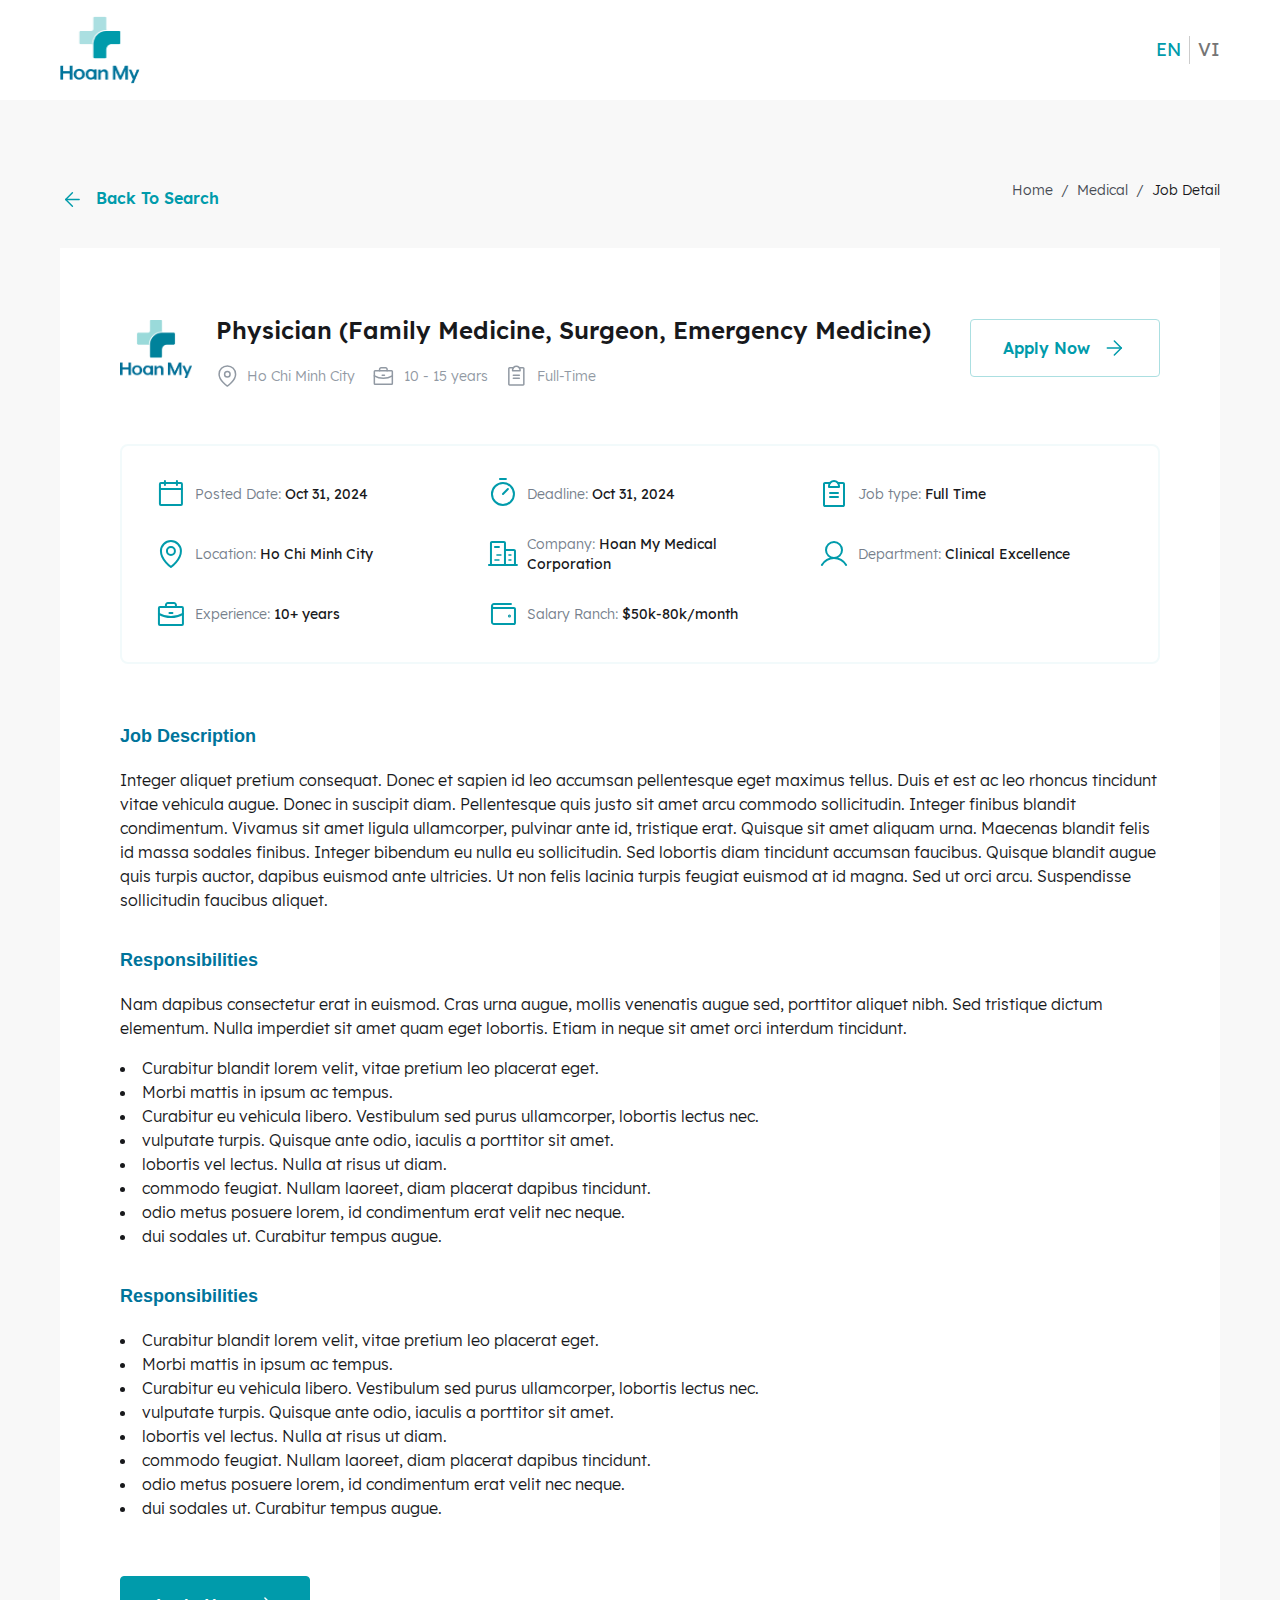
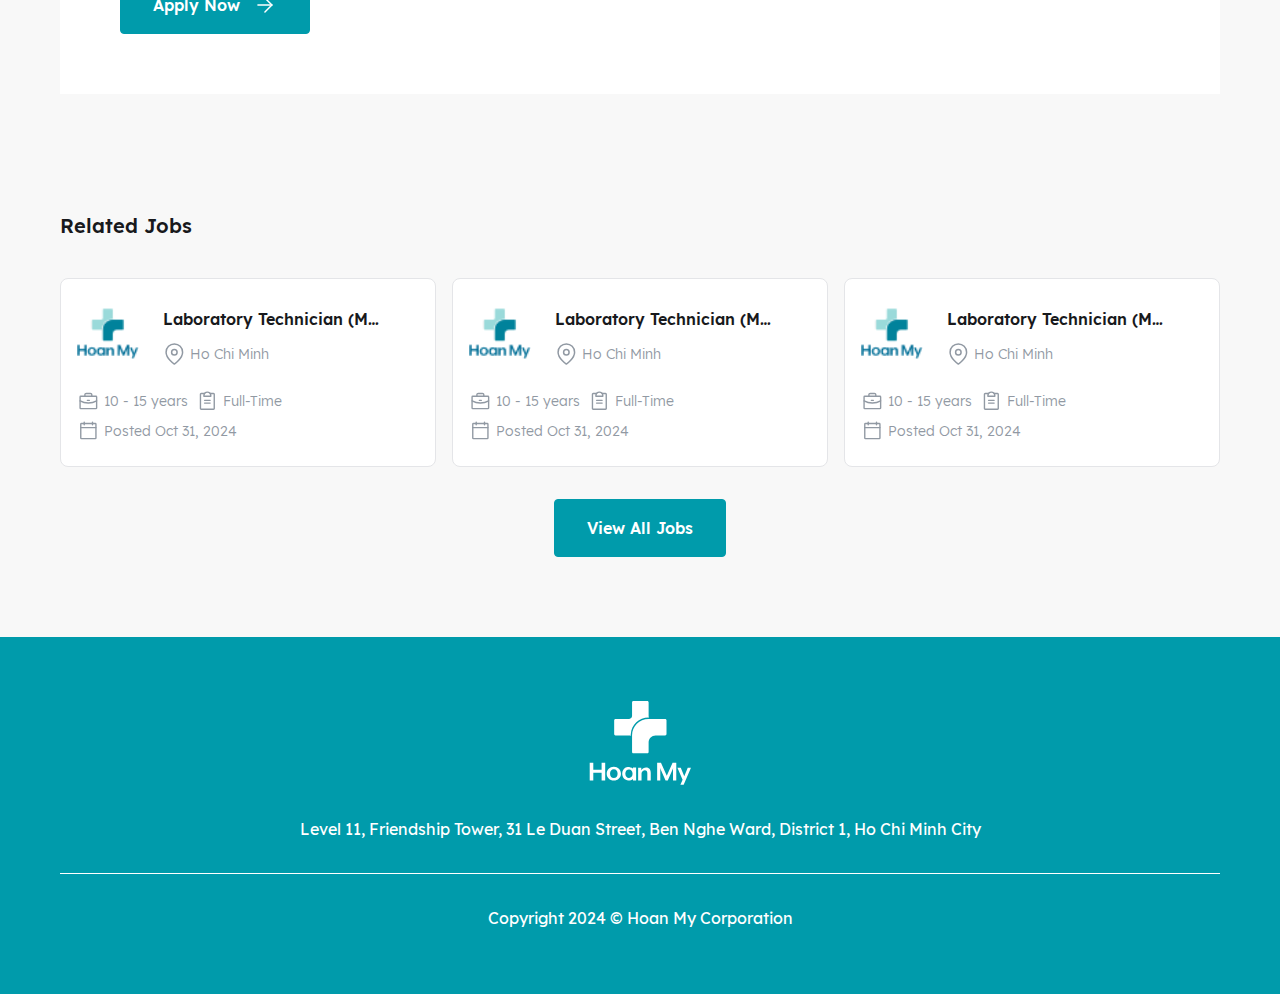
==== detail.html @ b4cf0b46 "build job detail page" ====
<!DOCTYPE html>
<html lang="en">
<head>
    <meta charset="UTF-8">
    <meta name="viewport" content="width=device-width, initial-scale=1.0">
    <title>Hoanmy Career</title>
    <link rel="icon" type="image/png" href="./assets/images/logo.png">

    <!-- library -->
    <link rel="stylesheet" href="./assets/library/bootstrap/bootstrap.min.css" />
    <link rel="stylesheet" href="./assets/library/slick/slick/slick.css">
    <link rel="stylesheet" href="./assets/library/slick/slick/slick-theme.css">
    <link rel="stylesheet" href="https://cdnjs.cloudflare.com/ajax/libs/font-awesome/4.7.0/css/font-awesome.min.css">

    <!-- css -->
    <link rel="stylesheet" href="./assets/css/header.css">
    <link rel="stylesheet" href="./assets/css/footer.css">
    <link rel="stylesheet" href="./assets/css/main.css">
    <link rel="stylesheet" href="./assets/css/home.css">
    <link rel="stylesheet" href="./assets/css/detail.css">
</head>
<body>
    <header>
        <div class="container">
            <div class="header">
                <div>
                    <img class="header-logo" src="./assets/images/logo.png" alt="Hoanmy Logo">
                </div>
                <div class="language">
                    <a class="language-text active" href="#">EN</a>
                    <a class="language-text" href="#">VI</a>
                </div>
            </div>
        </div>
    </header>
    <main>
        <section class="detail-head">
            <div class="container">
                <div class="detail-header">
                    <a href="./index.html" class="back">
                        <div>
                            <img src="./assets/images/fi_arrow-left.svg" alt="fi_arrow-left icon">
                        </div>
                        <div>Back To Search</div>
                    </a>
                    <div class="breadcrumb">
                        <div>Home</div> 
                        / 
                        <div>Medical</div> 
                        / 
                        <div>Job Detail</div> 
                    </div>
                </div>
            </div>
        </section>
        <section class="detail">
            <div class="container">
                <div class="detail-content">
                    <div class="detail-content-header">
                        <div class="detail-content-wrap">
                            <div class="logo">
                                <img src="./assets/images/logo-1.png" alt="hoanmy logo">
                            </div>
                            <div class="detail-content-heading">
                                <div class="title">Physician (Family Medicine, Surgeon, Emergency Medicine)</div>
                                <div class="requirement-list">
                                    <div class="requirement-item">
                                        <div>
                                            <img src="./assets/images/fi_map-pin.svg" alt="map icon">
                                        </div>
                                        <div>
                                            Ho Chi Minh City
                                        </div>
                                    </div>
                                    <div class="requirement-item">
                                        <div>
                                            <img src="./assets/images/Briefcase.svg" alt="Briefcase icon">
                                        </div>
                                        <div>
                                            10 - 15 years
                                        </div>
                                    </div>
                                    <div class="requirement-item">
                                        <div>
                                            <img src="./assets/images/ClipboardText.svg" alt="Clipboard icon">
                                        </div>
                                        <div>
                                            Full-Time
                                        </div>
                                    </div>
                                </div>
                            </div>
                        </div>
                        <div>
                            <button class="btn btn-secondary">
                                <span>Apply Now</span>
                                <img src="./assets/images/fi_arrow-right.svg" alt="fi_arrow-right icon">
                            </button>
                        </div>
                    </div>
                    <div class="detail-infor-list d-none d-md-grid">
                        <div class="detail-infor-item">
                            <div>
                                <img src="./assets/images/CalendarBlank-1.svg" alt="CalendarBlank icon">
                            </div>
                            <div>
                                Posted Date:
                                <span>
                                    Oct 31, 2024
                                </span>
                            </div>
                        </div>
                        <div class="detail-infor-item">
                            <div>
                                <img src="./assets/images/Timer.svg" alt="Timer icon">
                            </div>
                            <div>
                                Deadline:
                                <span>
                                    Oct 31, 2024
                                </span>
                            </div>
                        </div>
                        <div class="detail-infor-item">
                            <div>
                                <img src="./assets/images/ClipboardText-1.svg" alt="Clipboard icon">
                            </div>
                            <div>
                                Job type:
                                <span>
                                    Full Time
                                </span>
                            </div>
                        </div>
                        <div class="detail-infor-item">
                            <div>
                                <img src="./assets/images/MapPin-1.svg" alt="Map icon">
                            </div>
                            <div>
                                Location:
                                <span>
                                    Ho Chi Minh City
                                </span>
                            </div>
                        </div>
                        <div class="detail-infor-item">
                            <div>
                                <img src="./assets/images/Buildings.svg" alt="Buildings icon">
                            </div>
                            <div>
                                Company:
                                <span>
                                    Hoan My Medical Corporation
                                </span>
                            </div>
                        </div>
                        <div class="detail-infor-item">
                            <div>
                                <img src="./assets/images/User.svg" alt="User icon">
                            </div>
                            <div>
                                Department:
                                <span>
                                    Clinical Excellence
                                </span>
                            </div>
                        </div>
                        <div class="detail-infor-item">
                            <div>
                                <img src="./assets/images/Briefcase-1.svg" alt="Briefcase icon">
                            </div>
                            <div>
                                Experience:
                                <span>
                                    10+ years
                                </span>
                            </div>
                        </div>
                        <div class="detail-infor-item">
                            <div>
                                <img src="./assets/images/Wallet.svg" alt="Wallet icon">
                            </div>
                            <div>
                                Salary Ranch:
                                <span>
                                    $50k-80k/month
                                </span>
                            </div>
                        </div>
                    </div>
                    <div class="detail-body">
                        <div>
                            <h2 class="title">Job Description</h2>
                            <div class="desc">
                                <p>
                                    Integer aliquet pretium consequat. Donec et sapien id leo accumsan pellentesque eget maximus tellus. Duis et est ac leo rhoncus tincidunt vitae vehicula augue. Donec in suscipit diam. Pellentesque quis justo sit amet arcu commodo sollicitudin. Integer finibus blandit condimentum. Vivamus sit amet ligula ullamcorper, pulvinar ante id, tristique erat. Quisque sit amet aliquam urna. Maecenas blandit felis id massa sodales finibus. Integer bibendum eu nulla eu sollicitudin. Sed lobortis diam tincidunt accumsan faucibus. Quisque blandit augue quis turpis auctor, dapibus euismod ante ultricies. Ut non felis lacinia turpis feugiat euismod at id magna. Sed ut orci arcu. Suspendisse sollicitudin faucibus aliquet.
                                </p>
                            </div>
                        </div>
                        <div>
                            <h2 class="title">Responsibilities</h2>
                            <div class="desc">
                                <p>
                                    Nam dapibus consectetur erat in euismod. Cras urna augue, mollis venenatis augue sed, porttitor aliquet nibh. Sed tristique dictum elementum. Nulla imperdiet sit amet quam eget lobortis. Etiam in neque sit amet orci interdum tincidunt.
                                </p>
                                <ul>
                                    <li>Curabitur blandit lorem velit, vitae pretium leo placerat eget.</li>
                                    <li>Morbi mattis in ipsum ac tempus.</li>
                                    <li>Curabitur eu vehicula libero. Vestibulum sed purus ullamcorper, lobortis lectus nec.</li>
                                    <li>vulputate turpis. Quisque ante odio, iaculis a porttitor sit amet.</li>
                                    <li>lobortis vel lectus. Nulla at risus ut diam.</li>
                                    <li>commodo feugiat. Nullam laoreet, diam placerat dapibus tincidunt.</li>
                                    <li>odio metus posuere lorem, id condimentum erat velit nec neque.</li>
                                    <li>dui sodales ut. Curabitur tempus augue.</li>
                                </ul>
                            </div>
                        </div>
                        <div>
                            <h2 class="title">Responsibilities</h2>
                            <div class="desc">
                                <ul>
                                    <li>Curabitur blandit lorem velit, vitae pretium leo placerat eget.</li>
                                    <li>Morbi mattis in ipsum ac tempus.</li>
                                    <li>Curabitur eu vehicula libero. Vestibulum sed purus ullamcorper, lobortis lectus nec.</li>
                                    <li>vulputate turpis. Quisque ante odio, iaculis a porttitor sit amet.</li>
                                    <li>lobortis vel lectus. Nulla at risus ut diam.</li>
                                    <li>commodo feugiat. Nullam laoreet, diam placerat dapibus tincidunt.</li>
                                    <li>odio metus posuere lorem, id condimentum erat velit nec neque.</li>
                                    <li>dui sodales ut. Curabitur tempus augue.</li>
                                </ul>
                            </div>
                        </div>
                    </div>
                    <div class="detail-infor-list d-grid d-md-none">
                        <div class="detail-infor-item">
                            <div>
                                <img src="./assets/images/CalendarBlank-1.svg" alt="CalendarBlank icon">
                            </div>
                            <div>
                                Posted Date:
                                <span>
                                    Oct 31, 2024
                                </span>
                            </div>
                        </div>
                        <div class="detail-infor-item">
                            <div>
                                <img src="./assets/images/Timer.svg" alt="Timer icon">
                            </div>
                            <div>
                                Deadline:
                                <span>
                                    Oct 31, 2024
                                </span>
                            </div>
                        </div>
                        <div class="detail-infor-item">
                            <div>
                                <img src="./assets/images/ClipboardText-1.svg" alt="Clipboard icon">
                            </div>
                            <div>
                                Job type:
                                <span>
                                    Full Time
                                </span>
                            </div>
                        </div>
                        <div class="detail-infor-item">
                            <div>
                                <img src="./assets/images/MapPin-1.svg" alt="Map icon">
                            </div>
                            <div>
                                Location:
                                <span>
                                    Ho Chi Minh City
                                </span>
                            </div>
                        </div>
                        <div class="detail-infor-item">
                            <div>
                                <img src="./assets/images/Buildings.svg" alt="Buildings icon">
                            </div>
                            <div>
                                Company:
                                <span>
                                    Hoan My Medical Corporation
                                </span>
                            </div>
                        </div>
                        <div class="detail-infor-item">
                            <div>
                                <img src="./assets/images/User.svg" alt="User icon">
                            </div>
                            <div>
                                Department:
                                <span>
                                    Clinical Excellence
                                </span>
                            </div>
                        </div>
                        <div class="detail-infor-item">
                            <div>
                                <img src="./assets/images/Briefcase-1.svg" alt="Briefcase icon">
                            </div>
                            <div>
                                Experience:
                                <span>
                                    10+ years
                                </span>
                            </div>
                        </div>
                        <div class="detail-infor-item">
                            <div>
                                <img src="./assets/images/Wallet.svg" alt="Wallet icon">
                            </div>
                            <div>
                                Salary Ranch:
                                <span>
                                    $50k-80k/month
                                </span>
                            </div>
                        </div>
                    </div>
                    <button class="btn btn-primary">
                        <span>Apply now</span>
                        <img src="./assets/images/fi_arrow-right-white.svg" alt="fi_arrow-right icon">
                    </button>
                </div>
            </div>
        </section>
        <section class="otherJob">
            <div class="container">
                <div class="otherJob-heading">
                    Related Jobs
                </div>
                <div class="career-list-mb">
                    <a href="./detail.html" class="career-list-mb-item">
                        <div class="career-list-mb-top">
                            <div class="logo">
                                <img src="./assets/images/HMSG_Logo_Eng_Vertical.png" alt="hoanmy logo">
                            </div>
                            <div class="job-content">
                                <div class="job-title">Laboratory Technician (Medical Laboratory Technician, Phlebotomist)</div>
                                <div class="job-detail-mb">
                                    <div>
                                        <img src="./assets/images/fi_map-pin.svg" alt="map icon">
                                    </div>
                                    <div>Ho Chi Minh</div>
                                </div>
                            </div>
                        </div>
                        <div class="career-list-mb-bot">
                            <div class="job-detail-mb">
                                <div>
                                    <img src="./assets/images/Briefcase.svg" alt="Briefcase icon">
                                </div>
                                <div>10 - 15 years</div>
                            </div>
                            <div class="job-detail-mb">
                                <div>
                                    <img src="./assets/images/ClipboardText.svg" alt="ClipboardText icon">
                                </div>
                                <div>Full-Time</div>
                            </div>
                            <div class="job-detail-mb">
                                <div>
                                    <img src="./assets/images/CalendarBlank.svg" alt="CalendarBlank icon">
                                </div>
                                <div>Posted Oct 31, 2024</div>
                            </div>
                        </div>
                    </a>
                    <a href="./detail.html" class="career-list-mb-item">
                        <div class="career-list-mb-top">
                            <div class="logo">
                                <img src="./assets/images/HMSG_Logo_Eng_Vertical.png" alt="hoanmy logo">
                            </div>
                            <div class="job-content">
                                <div class="job-title">Laboratory Technician (Medical Laboratory Technician, Phlebotomist)</div>
                                <div class="job-detail-mb">
                                    <div>
                                        <img src="./assets/images/fi_map-pin.svg" alt="map icon">
                                    </div>
                                    <div>Ho Chi Minh</div>
                                </div>
                            </div>
                        </div>
                        <div class="career-list-mb-bot">
                            <div class="job-detail-mb">
                                <div>
                                    <img src="./assets/images/Briefcase.svg" alt="Briefcase icon">
                                </div>
                                <div>10 - 15 years</div>
                            </div>
                            <div class="job-detail-mb">
                                <div>
                                    <img src="./assets/images/ClipboardText.svg" alt="ClipboardText icon">
                                </div>
                                <div>Full-Time</div>
                            </div>
                            <div class="job-detail-mb">
                                <div>
                                    <img src="./assets/images/CalendarBlank.svg" alt="CalendarBlank icon">
                                </div>
                                <div>Posted Oct 31, 2024</div>
                            </div>
                        </div>
                    </a>
                    <a href="./detail.html" class="career-list-mb-item">
                        <div class="career-list-mb-top">
                            <div class="logo">
                                <img src="./assets/images/HMSG_Logo_Eng_Vertical.png" alt="hoanmy logo">
                            </div>
                            <div class="job-content">
                                <div class="job-title">Laboratory Technician (Medical Laboratory Technician, Phlebotomist)</div>
                                <div class="job-detail-mb">
                                    <div>
                                        <img src="./assets/images/fi_map-pin.svg" alt="map icon">
                                    </div>
                                    <div>Ho Chi Minh</div>
                                </div>
                            </div>
                        </div>
                        <div class="career-list-mb-bot">
                            <div class="job-detail-mb">
                                <div>
                                    <img src="./assets/images/Briefcase.svg" alt="Briefcase icon">
                                </div>
                                <div>10 - 15 years</div>
                            </div>
                            <div class="job-detail-mb">
                                <div>
                                    <img src="./assets/images/ClipboardText.svg" alt="ClipboardText icon">
                                </div>
                                <div>Full-Time</div>
                            </div>
                            <div class="job-detail-mb">
                                <div>
                                    <img src="./assets/images/CalendarBlank.svg" alt="CalendarBlank icon">
                                </div>
                                <div>Posted Oct 31, 2024</div>
                            </div>
                        </div>
                    </a>
                </div>
                <div class="otherJob-bot">
                    <button class="btn btn-primary">View all Jobs</button>
                </div>
            </div>
        </section>
    </main>
    <footer>
        <div class="container">
            <div class="footer-container">
                <div>
                    <img src="./assets/images/logo.svg" alt="hoanmy logo">
                </div>
                <div>
                    Level 11, Friendship Tower, 31 Le Duan Street, Ben Nghe Ward, District 1, Ho Chi Minh City
                </div>
                <div class="line"></div>
                <div>Copyright 2024 © Hoan My Corporation</div>
            </div>
        </div>
    </footer>
</body>

<!-- library -->
<script src="./assets/library/jquery/jquery.min.js"></script>
<script src="./assets/library/slick/slick/slick.min.js"></script>
<script src="./assets/library/validate/jquery.validate.js"></script>
<script src="./assets/library/bootstrap/bootstrap.bundle.min.js"></script>

<!-- js -->
<script src="./assets/js/main.js"></script>
<script src="./assets/js/home.js"></script>
</html>
---- assets/css/header.css ----
.header {
    height: 100px;
    display: flex;
    align-items: center;
    justify-content: space-between;
}

.header-logo {
    width: 80px;
    height: auto;
    object-fit: cover;
}

.language {
    display: flex;
    align-items: center;
    justify-content: center;
}

.language-text {
    display: inline-flex;
    font-size: 18px;
    line-height: 28px;
    font-weight: 500;
    color: #757575;
    transition: all 0.3s linear;
}

.language-text:hover {
    color: var(--primary-500);
    transition: all 0.3s linear;
}

.language-text:first-child {
    border-right: 1px solid rgba(0, 0, 0, 0.2);
    margin-right: 8px;
    padding-right: 8px;
}

.language-text.active {
    color: var(--primary-500);
}


@media screen and (max-width: 576px) {

    .header {
        height: 62.4px;
    }

    .header-logo {
        width: 56px;
        height: auto;
        object-fit: cover;
    }

    .language-text {
        font-size: 14px;
        line-height: 20px;
        font-weight: 450;
    }
}
---- assets/css/footer.css ----
footer {
    padding: 64px 0;
    background-color: var(--primary-500);

    font-size: 16px;
    font-style: normal;
    font-weight: 500;
    line-height: 24px;
    color: #fff;
}

footer .footer-container {
    display: flex;
    flex-direction: column;
    align-items: center;
    justify-content: center;
    gap: 32px;
}

footer .line {
    display: block;
    content: '';
    height: 1px;
    width: 100%;
    background-color: #fff;
}

@media screen and (max-width: 576px) {
    footer {
        font-size: 14px;
        font-style: normal;
        font-weight: 500;
        line-height: 20px;
        text-align: center;
    }
}
---- assets/css/main.css ----
@font-face {
    font-family: 'Lexend';
    src: url('../fonts/Lexend-ExtraBold.woff2') format('woff2'),
        url('../fonts/Lexend-ExtraBold.woff') format('woff');
    font-weight: bold;
    font-style: normal;
    font-display: swap;
}

@font-face {
    font-family: 'Lexend';
    src: url('../fonts/Lexend-Regular.woff2') format('woff2'),
        url('../fonts/Lexend-Regular.woff') format('woff');
    font-weight: 400;
    font-style: normal;
    font-display: swap;
}

@font-face {
    font-family: 'Lexend';
    src: url('../fonts/Lexend-SemiBold.woff2') format('woff2'),
        url('../fonts/Lexend-SemiBold.woff') format('woff');
    font-weight: 600;
    font-style: normal;
    font-display: swap;
}

@font-face {
    font-family: 'Lexend';
    src: url('../fonts/Lexend-ExtraLight.woff2') format('woff2'),
        url('../fonts/Lexend-ExtraLight.woff') format('woff');
    font-weight: 200;
    font-style: normal;
    font-display: swap;
}

@font-face {
    font-family: 'Lexend';
    src: url('../fonts/Lexend-Medium.woff2') format('woff2'),
        url('../fonts/Lexend-Medium.woff') format('woff');
    font-weight: 500;
    font-style: normal;
    font-display: swap;
}

@font-face {
    font-family: 'Lexend';
    src: url('../fonts/Lexend-Light.woff2') format('woff2'),
        url('../fonts/Lexend-Light.woff') format('woff');
    font-weight: 300;
    font-style: normal;
    font-display: swap;
}

@font-face {
    font-family: 'Lexend';
    src: url('../fonts/Lexend-Bold.woff2') format('woff2'),
        url('../fonts/Lexend-Bold.woff') format('woff');
    font-weight: 700;
    font-style: normal;
    font-display: swap;
}

@font-face {
    font-family: 'Lexend';
    src: url('../fonts/Lexend-Thin.woff2') format('woff2'),
        url('../fonts/Lexend-Thin.woff') format('woff');
    font-weight: 100;
    font-style: normal;
    font-display: swap;
}

:root {
    --primary-500: #009BAB;
    --primary-600: #007C89;
    --secondary-500: #00749B;
    --tertiary-500: #ABDFE1;
}

ul {
    list-style: none;
    margin: 0;
    padding: 0;
}

body {
    font-family: 'Lexend', sans-serif;
    color: #000;
    background-color: #fff;
    overflow-x: hidden;
}

a {
    text-decoration: none;
}

h3,
h2,
h1 {
    font-family: 'SFD-Bold', sans-serif;
}

@media screen and (min-width: 1200px) {
    .container {
        max-width: 1440px;
        padding: 0 60px 0;
    }
}

@media screen and (max-width: 576px) {
    .container {
        padding: 0 24px 0;
    }
}

/* components */

.btn {
    display: flex;
    align-items: center;
    justify-content: center;
    gap: 12px;
    padding: 16px 32px;
    border-radius: 4px;

    font-size: 16px;
    line-height: 24px;
    font-weight: 600;

    text-transform: capitalize;
    width: fit-content;
}

.btn:hover img {
    filter: brightness(0) invert(1);
}

.btn-primary {
    border: 1px solid var(--primary-500);
    background-color: var(--primary-500);
    color: #fff;
    transition: all 0.3s linear;
}

.btn-primary:hover {
    border: 1px solid var(--primary-600);
    background-color: var(--primary-600);
    transition: all 0.3s linear;
}

.btn-primary:focus,
.btn-secondary:focus,
.btn-white:focus {
    border: 1px solid var(--secondary-500);
    background-color: var(--secondary-500);
}

.btn-secondary {
    border: 1px solid var(--tertiary-500);
    background-color: #fff;
    color: var(--primary-500);
    transition: all 0.3s linear;
}

.btn-secondary:hover,
.btn-white:hover {
    border: 1px solid var(--primary-500);
    background-color: var(--primary-500);
    color: #fff;
    transition: all 0.3s linear;
}

.btn-white {
    border: 1px solid #fff;
    background-color: #fff;
    color: var(--primary-500);
    transition: all 0.3s linear;
}

[type="radio"]:checked,
[type="radio"]:not(:checked) {
    position: absolute;
    left: -9999px;
}

[type="radio"]:checked+label,
[type="radio"]:not(:checked)+label {
    position: relative;
    padding-left: 32px;
    cursor: pointer;
    line-height: 22px;
    display: inline-block;
    color: #666;
}

[type="radio"]:checked+label:before,
[type="radio"]:not(:checked)+label:before {
    content: '';
    position: absolute;
    left: 0;
    top: -1px;
    width: 22px;
    height: 22px;

    border-radius: 100%;
    background: #fff;
}

[type="radio"]:not(:checked)+label:before {
    border: 1px solid var(--tertiary-500);
}

[type="radio"]:checked+label:before {
    border: 1px solid var(--primary-500);
}

[type="radio"]:checked+label:after,
[type="radio"]:not(:checked)+label:after {
    content: '';
    width: 12px;
    height: 12px;
    background: var(--primary-500);
    position: absolute;
    top: 3.9px;
    left: 5.5px;
    border-radius: 100%;
    -webkit-transition: all 0.2s ease;
    transition: all 0.2s ease;
}

[type="radio"]:not(:checked)+label:after {
    opacity: 0;
    -webkit-transform: scale(0);
    transform: scale(0);
}

[type="radio"]:checked+label:after {
    opacity: 1;
    -webkit-transform: scale(1);
    transform: scale(1);
}


.hero .dropdown .dropdown-list .checkbox input[type=checkbox] {
    appearance: none;
    width: 20px;
    height: 20px;
    border-radius: 3px;
    border: 1px solid var(--tertiary-500);
    position: relative;
}

input[type=checkbox] {
    appearance: none;
    width: 20px;
    height: 20px;
    border-radius: 3px;
    border: 1px solid var(--tertiary-500);
    position: relative;
}

input[type=checkbox] {
    border: 1px solid var(--primary-500)
}

input[type="checkbox"]:checked {
    background-color: var(--primary-500);
}

input[type="checkbox"]:checked::after {
    content: '✔';
    font-size: 12px;
    color: #fff;
    position: absolute;
    top: 0px;
    left: 4px;
}

.group-checkbox {
    display: flex;
    align-items: center;
    gap: 8px;
}

/* hero */

.hero {
    position: relative;
    width: 100%;
    height: auto;
}

.hero-banner {
    position: relative;
    width: 100%;
    height: auto;
    object-fit: cover;
    object-position: top;
    z-index: -1;
}

.hero .hero-content {
    position: absolute;
    top: 0;
    bottom: 0;
    left: 0;
    right: 0;
    z-index: 1;
}

.hero-container {
    display: flex;
    flex-direction: column;
    align-items: center;
    justify-content: center;
}

.hero-heading {
    padding: 154px 0 80px;
}

.hero-title {
    color: #fff;
    font-size: 32px;
    line-height: 48px;
    font-weight: 600;
    margin-bottom: 0;
}

.hero .search-container {
    padding: 16px;
    display: flex;
    align-items: center;
    justify-content: center;
    background-color: #fff;
    border-radius: 6px;
}

.hero .search-button {
    margin-left: 12px;
}

.hero .search-dropdown .dropdown {
    font-size: 14px;
    line-height: 20px;
    font-weight: 400;
    color: #9199A3;
}

.hero .search-dropdown .logo-location,
.hero .search-dropdown .logo-dropdown,
.hero .search-dropdown .logo-close {
    width: 24px;
    height: 24px;
    object-fit: contain;
    transition: all 0.3s linear;
}

.hero .dropdown {
    position: relative;
    display: flex;
    align-items: center;
    gap: 8px;
    padding: 8px 16px 8px 14px;
    border-radius: 8px;
    width: 420px;
    border: 1px solid transparent;
    cursor: pointer;
}

.hero .dropdown.open {
    border: 1px solid var(--primary-500);
}

.hero .dropdown.open .dropdown-list {
    display: block;
}

.hero .dropdown.open .logo-dropdown {
    transform: rotate(180deg);
    transition: all 0.3s linear;
}

.hero .dropdown .dropdown-label {
    flex: 1;
    display: flex;
    align-items: center;
    flex-wrap: nowrap;
    gap: 8px;
    max-width: 320px;
    overflow: auto;
}

.hero .dropdown .dropdown-label::-webkit-scrollbar {
    width: 0px;
    height: 0px;
}

.hero .dropdown .dropdown-label span {
    padding: 8px 12px;
}

.hero .dropdown .selected-item {
    display: flex;
    align-items: center;
    gap: 4px;
    flex-wrap: nowrap;
    font-size: 14px;
    line-height: 1;
    font-weight: 400;
    color: #464D61;
    background-color: #F8F8F8;
    border-radius: 30px;
    padding: 8px 12px;
    white-space: nowrap;
}

.hero .dropdown .dropdown-list {
    background-color: #fff;
    padding: 24px 32px;
    position: absolute;
    top: 60px;
    left: 0;
    right: 0;
    border-radius: 8px;
    width: 100%;
    max-height: 308px;
    overflow-y: auto;
    z-index: 2;
    border: 1px solid #E4E5E8;
    box-shadow: 0px 8px 16px 0px rgba(0, 62, 68, 0.10);
    display: none;
}

.hero .dropdown .dropdown-list::-webkit-scrollbar {
    width: 8px;
}

.hero .dropdown .dropdown-list::-webkit-scrollbar-track {
    background: #f1f1f1;
    border-radius: 8px;
}

.hero .dropdown .dropdown-list::-webkit-scrollbar-thumb {
    background: var(--tertiary-500);
    border-radius: 8px;
}

.hero .dropdown .dropdown-list>div {
    display: flex;
    flex-direction: column;
    gap: 16px;

}

.hero .dropdown .dropdown-list .checkbox {
    display: flex;
    align-items: center;
    gap: 8px;
}

.hero .dropdown .dropdown-list .checkbox input[type=checkbox] {
    appearance: none;
    width: 20px;
    height: 20px;
    border-radius: 3px;
    border: 1px solid var(--tertiary-500);
    position: relative;
}

.hero .dropdown .dropdown-list .checkbox:hover input[type=checkbox] {
    border: 1px solid var(--primary-500)
}

.hero .dropdown .dropdown-list .checkbox input[type="checkbox"]:checked {
    background-color: var(--primary-500);
}

.hero .dropdown .dropdown-list .checkbox input[type="checkbox"]:checked::after {
    content: '✔';
    font-size: 12px;
    color: #fff;
    position: absolute;
    top: -1px;
    left: 4px;
}

.hero .dropdown .dropdown-list .checkbox label {
    font-size: 14px;
    line-height: 20px;
    font-weight: 400;
    color: #474C54;
    cursor: pointer;
}

.hero .keyword-text {
    display: flex;
    align-items: center;
    gap: 8px;
    width: 420px;
    padding: 8px 16px 8px 14px;
    border-radius: 8px;
}

.hero .keyword-text input {
    border: 0;
    font-size: 14px;
    line-height: 20px;
    font-weight: 400;
    color: #9199A3;
    outline: none;
}

.hero .keyword-text input::placeholder {
    color: #9199A3;
}

@media screen and (max-width: 576px) {

    .hero {
        min-height: 181px;
    }

    .hero-heading {
        padding: 80px 0 0;
    }

    .hero-title {
        font-size: 18px;
        line-height: 40px;
    }

    .hero .search {
        width: 100%;
        position: relative;
        top: 40px;
    }

    .hero .search .search-dropdown,
    .hero .search .search-button {
        display: none;
    }

    .hero .search-container {
        padding: 8px 0;
    }

    .hero .keyword-text,
    .hero .search-text {
        width: 100%;
        background-color: #fff;
        border-radius: 8px;
    }

}

/* career */

.career {
    background-color: #f8f8f8;
    padding: 80px 0;
}

.career .career-title {
    font-size: 20px;
    line-height: 40px;
    font-weight: 600;
    color: #18191C;
}

.career .career-title>span {
    color: var(--secondary-500);
}

.career .career-result {
    display: flex;
    gap: 24px;
}

.career .career-heading {
    padding-bottom: 32px;
}

.career .career-filter {
    background-color: #fff;
    width: 312px;
    border-radius: 8px;
    height: fit-content;
}

.career .career-filter .filter-item {
    padding: 24px 32px;
    border-bottom: 1px solid #E4E5E8;
}

.career .filter-item-top {
    display: flex;
    align-items: center;
    justify-content: space-between;
    cursor: pointer;
}

.career .filter-item-bottom {
    padding-top: 20px;
}

.career .filter-heading {
    font-size: 16px;
    font-style: normal;
    font-weight: 500;
    line-height: 24px;
}

.career .filter-icon-up {
    width: 24px;
    height: 24px;
    object-fit: contain;
    transition: all 0.3s linear;
}

.career .filter-icon-up.rotate {
    transform: rotate(180deg);
    transition: all 0.3s linear;
}

.career .filter-bottom-list {
    display: flex;
    flex-direction: column;
    gap: 16px;
}

.career .filter-bottom-list label {
    font-size: 14px;
    font-style: normal;
    font-weight: 500;
    line-height: 20px;
    color: #474C54;
}

.career .show-more-filter {
    color: var(--primary-500);
    font-size: 14px;
    font-style: normal;
    font-weight: 400;
    line-height: 20px;
}

.career .career-list {
    flex: 1;
    display: flex;
    flex-direction: column;
    gap: 24px;
}

.career .career-item {
    display: flex;
    align-items: center;
    gap: 24px;
    padding: 32px;
    background-color: #fff;
    border-radius: 8px;
}

.career .career-item .logo {
    width: 44px;
    height: 44px;
    object-fit: contain;
}

.career .career-item .job-title {
    font-size: 16px;
    font-style: normal;
    font-weight: 600;
    line-height: 32px;
    color: #18191C;
}

.career .career-item .job-desc {
    display: flex;
    align-items: center;
    gap: 16px;

    font-size: 14px;
    font-style: normal;
    font-weight: 400;
    line-height: 20px;
    color: #9199A3;
}

.career .career-item .job-desc>div {
    display: flex;
    align-items: center;
    gap: 6px;
}

.career .career-item .job-desc img {
    height: 22px;
    width: auto;
    object-fit: contain;
}

.career .career-item .job-content {
    display: flex;
    flex-direction: column;
    gap: 12px;
    flex: 1;
}

.career .job-btn a {
    display: flex;
    align-items: center;
    gap: 12px;
}

.career .pagination {
    display: flex;
    align-items: center;
    justify-content: center;
    padding-top: 80px;
}

.career .pagination-container {
    display: flex;
    align-items: center;
    gap: 24px;
}

.career .pagination-container .pagi-btn,
.career .pagination-container .pagi-page {
    width: 48px;
    height: 48px;
    display: flex;
    align-items: center;
    justify-content: center;
    border-radius: 100%;
}

.career .pagi-btn {
    cursor: pointer;
    border: 1px solid var(--tertiary-500);
}

.career .pagi-group {
    display: flex;
    align-items: center;
    gap: 8px;
}

.career .pagination-container .pagi-page {
    font-size: 14px;
    font-style: normal;
    font-weight: 400;
    line-height: 20px;
    color: #C8CCD1;
}

.career .pagination-container .pagi-page.active {
    background-color: var(--primary-500);
    color: #fff;
}

.career-list-mb {
    display: none;
}

.career .no-result {
    padding: 80px;
    background-color: #fff;
    border-radius: 8px;
    flex: 1;
    height: fit-content;
    border: 1px solid #E4E5E8;
}

.career .no-result .title {
    font-size: 32px;
    font-style: normal;
    font-weight: 600;
    line-height: 48px;
    color: var(--primary-500);
    margin-bottom: 16px;
}

.career .no-result .desc {
    font-size: 20px;
    font-style: normal;
    font-weight: 400;
    line-height: 32px;
    color: #000;
}

.career .career-heading {
    display: flex;
    align-items: center;
    justify-content: space-between;
}

.career .career-heading .filter-carrer {
    display: none;
    align-items: center;
    gap: 8px;

    font-size: 14px;
    font-style: normal;
    font-weight: 400;
    line-height: 20px;
    color: #18191C;
    border-radius: 66px;
    padding: 8px 12px 8px 16px;
    border: 1px solid #E4E5E8;
}

.career .career-heading .filter-carrer img {
    width: 24px;
    height: auto;
}

.career-list-mb {
    flex-direction: column;
    gap: 16px;
}

.career-list-mb-item {
    background-color: #fff;
    padding: 24px 16px;
    border-radius: 8px;

    display: flex;
    flex-direction: column;
    gap: 24px;
    border: 1px solid #E4E5E8;
}

.career-list-mb-top {
    display: flex;
    gap: 24px;
}

.career-list-mb-top .job-content {
    flex: 1;
    display: flex;
    flex-direction: column;
    gap: 8px;
}

.career-list-mb-top .logo img {
    width: 62px;
    height: auto;
    object-fit: contain;
}

.career-list-mb-top .job-title {
    font-size: 16px;
    font-style: normal;
    font-weight: 600;
    line-height: 32px;
    color: #18191C;
    max-width: 220px;
    white-space: nowrap;
    overflow: hidden;
    text-overflow: ellipsis;
}

.career-list-mb .job-detail-mb {
    display: flex;
    align-items: center;
    gap: 4px;
    font-size: 14px;
    font-style: normal;
    font-weight: 400;
    line-height: 20px;
    color: #9199A3;
}

.career-list-mb .job-detail-mb img {
    height: 22px;
    width: auto;
    object-fit: contain;
}

.career-list-mb-bot {
    display: flex;
    gap: 8px;
    flex-wrap: wrap;
}

@media screen and (max-width: 576px) {

    .career-list-mb {
        display: flex;
    }

    .career .career-result {
        flex-direction: column;
    }

    .career .career-filter,
    .career .career-list {
        display: none;
    }

    .career .career-title {
        font-size: 18px;
        font-style: normal;
        font-weight: 600;
        line-height: 32px;
    }

    .career .pagination {
        padding-top: 32px;
    }

    .career .pagination-container .pagi-btn {
        display: none;
    }

    .career .no-result {
        padding: 32px 24px;
    }

    .career .no-result .title {
        font-size: 20px;
        font-style: normal;
        font-weight: 600;
        line-height: 40px;
    }

    .career .no-result .desc {
        font-size: 16px;
        font-style: normal;
        font-weight: 400;
        line-height: 24px;
    }

    .career .career-heading .filter-carrer {
        display: flex;
    }
}
---- assets/css/detail.css ----
.detail-head {
    background-color: #f8f8f8;
    padding: 80px 0 32px;
}

.detail {
    padding: 0px 0 80px;
    background-color: #f8f8f8;
}

.detail-head .detail-header {
    display: flex;
    align-items: center;
    justify-content: space-between;
}

.detail-head .detail-header .back {
    display: flex;
    align-items: center;
    gap: 12px;

    font-size: 16px;
    font-style: normal;
    font-weight: 600;
    line-height: 24px; /* 150% */
    text-transform: capitalize;
    color: var(--primary-500);
}

.detail-head .detail-header .back img {
    width: 24px;
    height: auto;
    object-fit: contain;
}

.detail-head .detail-header .breadcrumb {
    font-size: 14px;
    font-style: normal;
    font-weight: 400;
    line-height: 20px;
    color: #474C54;

    display: flex;
    align-items: center;
    gap: 8px;
}

.detail-head .detail-header .breadcrumb > div:last-child {
    color: #18191C;
}

.detail .detail-content {
    padding: 60px;
    background-color: #fff;
    display: flex;
    flex-direction: column;
    gap: 56px;
}

.detail .detail-content .logo {
    padding-top: 12px;
}

.detail .detail-content .logo img {
    width: 72px;
    height: auto;
    object-fit: contain;
}

.detail .detail-content .detail-content-header {
    display: flex;
    align-items: center;
}

.detail .detail-content .detail-content-header .detail-content-wrap {
    display: flex;
    align-items: self-start;
    gap: 24px;
    flex: 1;
}

.detail .detail-content .detail-content-heading {
    flex: 1;
    display: flex;
    flex-direction: column;
    gap: 12px;
}

.detail .detail-content .detail-content-heading .title {
    font-size: 24px;
    font-style: normal;
    font-weight: 600;
    line-height: 44px;
    color: #18191C;
}

.detail .detail-content-heading .requirement-list {
    display: flex;
    align-items: center;
    gap: 16px;

    font-size: 14px;
    font-style: normal;
    font-weight: 400;
    line-height: 20px;
    color: #9199A3;
}

.detail .detail-content-heading .requirement-item {
    display: flex;
    align-items: center;
    gap: 8px;
}

.detail .detail-infor-list {
    padding: 32px;
    border: 2px solid #F2FAFB;
    border-radius: 8px;
    display: grid;
    grid-template-columns: repeat(3, 1fr);
    gap: 24px;
}

.detail .detail-infor-item {
    display: flex;
    align-items: center;
    gap: 8px;

    font-size: 14px;
    font-style: normal;
    font-weight: 400;
    line-height: 20px;
    color: #767F8C;
}

.detail .detail-infor-item div span {
    font-size: 14px;
    font-style: normal;
    font-weight: 500;
    line-height: 20px;
    color: #18191C;
}

.detail .detail-infor-item div img {
    height: 32px;
    width: auto;
    object-fit: contain;
}

.detail .detail-body {
    display: flex;
    flex-direction: column;
    gap: 32px;
}

.detail .detail-body .desc * {
    font-size: 16px;
    font-style: normal;
    font-weight: 400;
    line-height: 24px;
    color: #18191C;
}

.detail .detail-body .desc p:last-child {
    margin-bottom: 0;
}

.detail .detail-body .desc ul {
    list-style-type: disc;
    list-style-position: inside;
}

.detail .detail-body .title {
    font-size: 18px;
    font-style: normal;
    font-weight: 600;
    line-height: 32px;
    color: var(--secondary-500);
    margin-bottom: 16px;
}

/* otherJob */

.otherJob {
    padding: 32px 0 80px;
    background-color: #f8f8f8;
}

.otherJob .otherJob-item-top .logo img {
    width: 62px;
    height: auto;
    object-fit: contain;
}

.otherJob .otherJob-heading {
    font-size: 20px;
    font-style: normal;
    font-weight: 600;
    line-height: 40px;
    color: #18191C;
    margin-bottom: 32px;
}

.otherJob .otherJob-list {
    display: flex;
    align-items: center;
    justify-content: space-between;
}

.otherJob .otherJob-item {
    background-color: #fff;
    display: block;
    padding: 24px 16px;
    border-radius: 8px;
    border: 1px solid #E4E5E8;
}

.otherJob .otherJob-item .otherJob-item-top {
    display: flex;
    align-items: center;
    gap: 24px;
}


.career-list-mb {
    display: flex;
    flex-direction: row;
}

.otherJob .otherJob-bot {
    margin-top: 32px;
    display: flex;
    align-items: center;
    justify-content: center;
}

@media screen and (max-width: 576px) {

    .detail-head {
        padding: 24px 0;
    }

    .detail {
        background-color: #fff;
        padding: 0;
    }

    .detail-head .detail-header {
        margin-bottom: 0;
        background-color: #f8f8f8;
    }

    .detail-head .detail-header .back {
        font-size: 14px;
        font-style: normal;
        font-weight: 500;
        line-height: 18px;
        gap: 8px;
    }

    .detail-head .detail-header .breadcrumb {
        font-size: 12px;
        font-style: normal;
        font-weight: 400;
        line-height: 16px;
        margin-bottom: 0;
        gap: 2px;
    }

    .detail .detail-content {
        padding: 32px 0;
    }

    .detail .detail-content .detail-content-header .detail-content-wrap {
        flex-direction: column;
    }

    .detail .detail-content .detail-content-header button {
        display: none;
    }

    .detail .detail-content .detail-content-heading .title {
        font-size: 18px;
        font-style: normal;
        font-weight: 600;
        line-height: 32px;
    }

    .detail .detail-content-heading .requirement-list {
        font-size: 14px;
        font-style: normal;
        font-weight: 400;
        line-height: 20px;
        flex-wrap: wrap;
    }

    .detail .detail-content .detail-content-heading {
        gap: 24px;
    }

    .detail .detail-content {
        gap: 24px;
    }

    .detail .detail-body {
        gap: 16px;
    }

    .detail .detail-body .title {
        font-size: 16px;
        font-style: normal;
        font-weight: 600;
        line-height: 32px;
    }

    .detail .detail-body .desc * {
        font-size: 14px;
        font-style: normal;
        font-weight: 400;
        line-height: 20px;
    }

    .detail .detail-infor-list {
        grid-template-columns: repeat(1, 1fr);
        gap: 16px;
        padding: 24px;
    }

    .detail .detail-content button {
        width: 100%;
    }

    .career-list-mb {
        flex-direction: column;
        gap: 16px;
    }
}
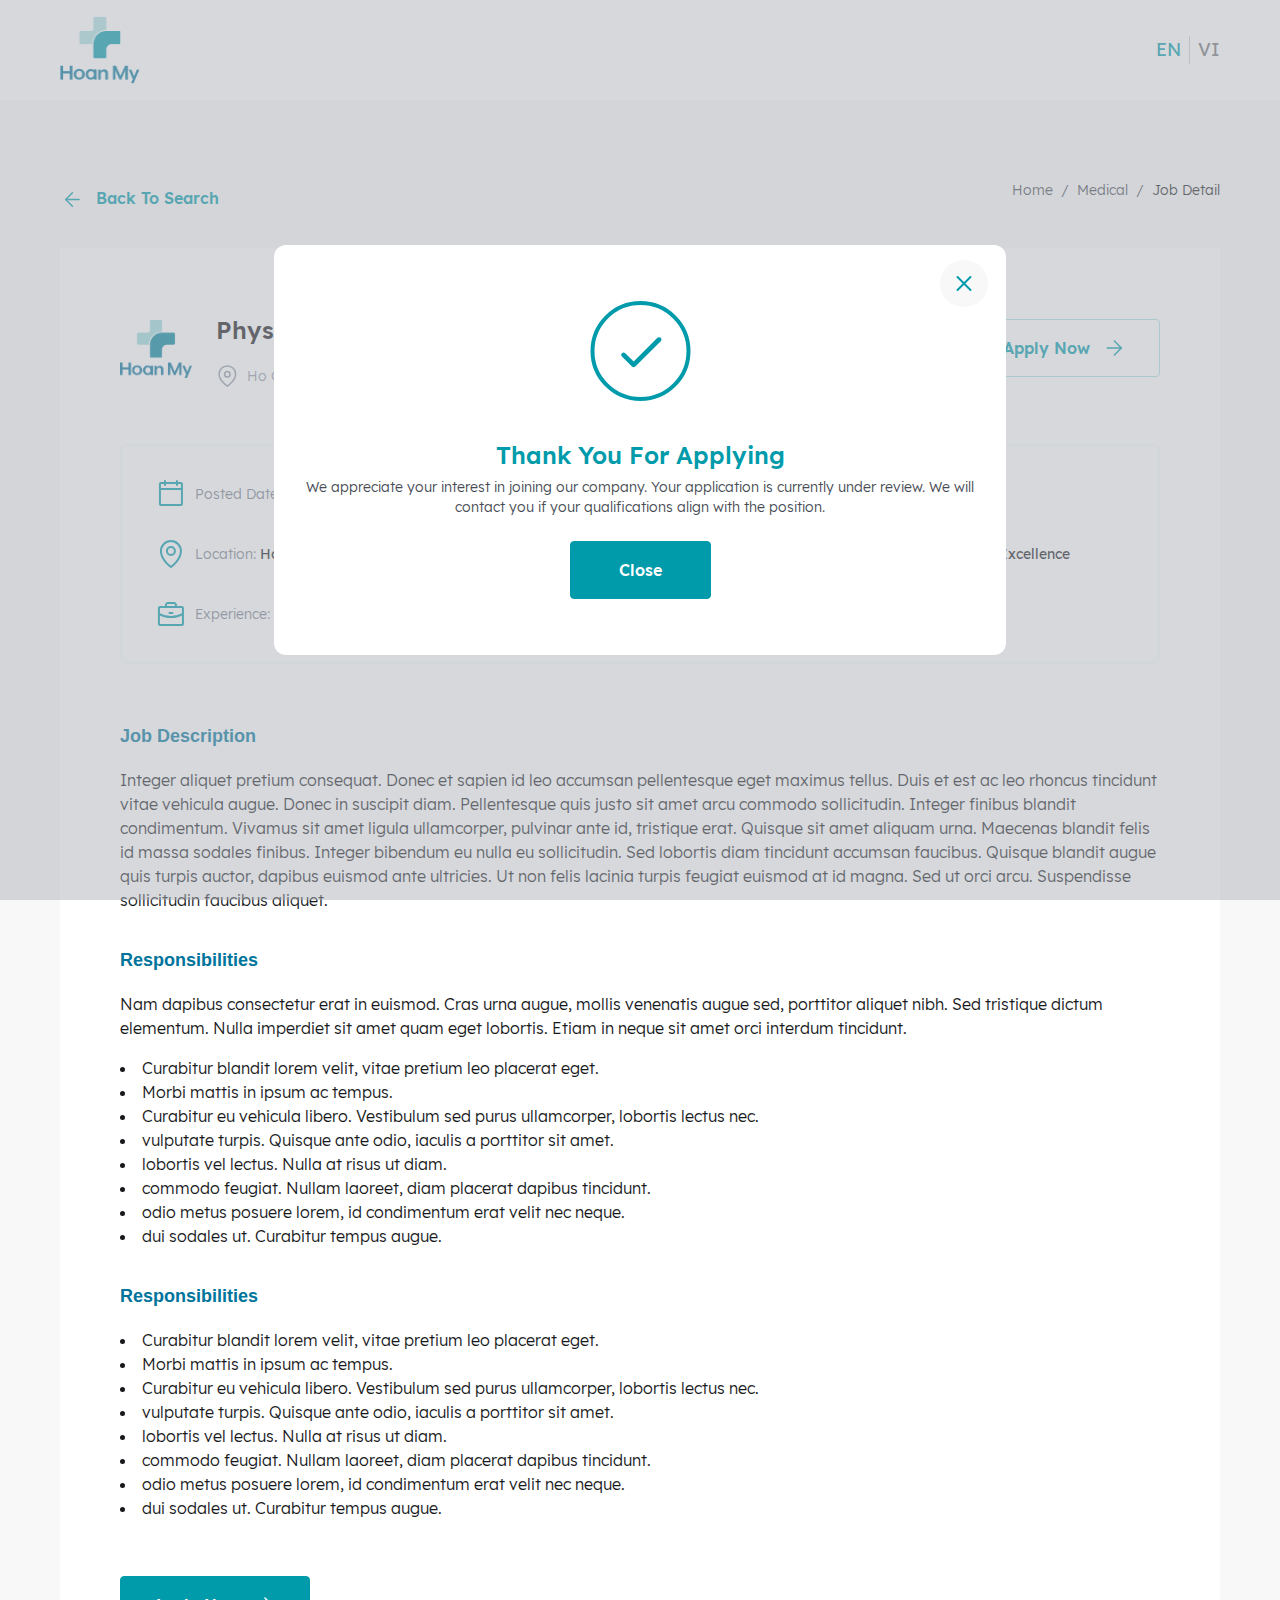
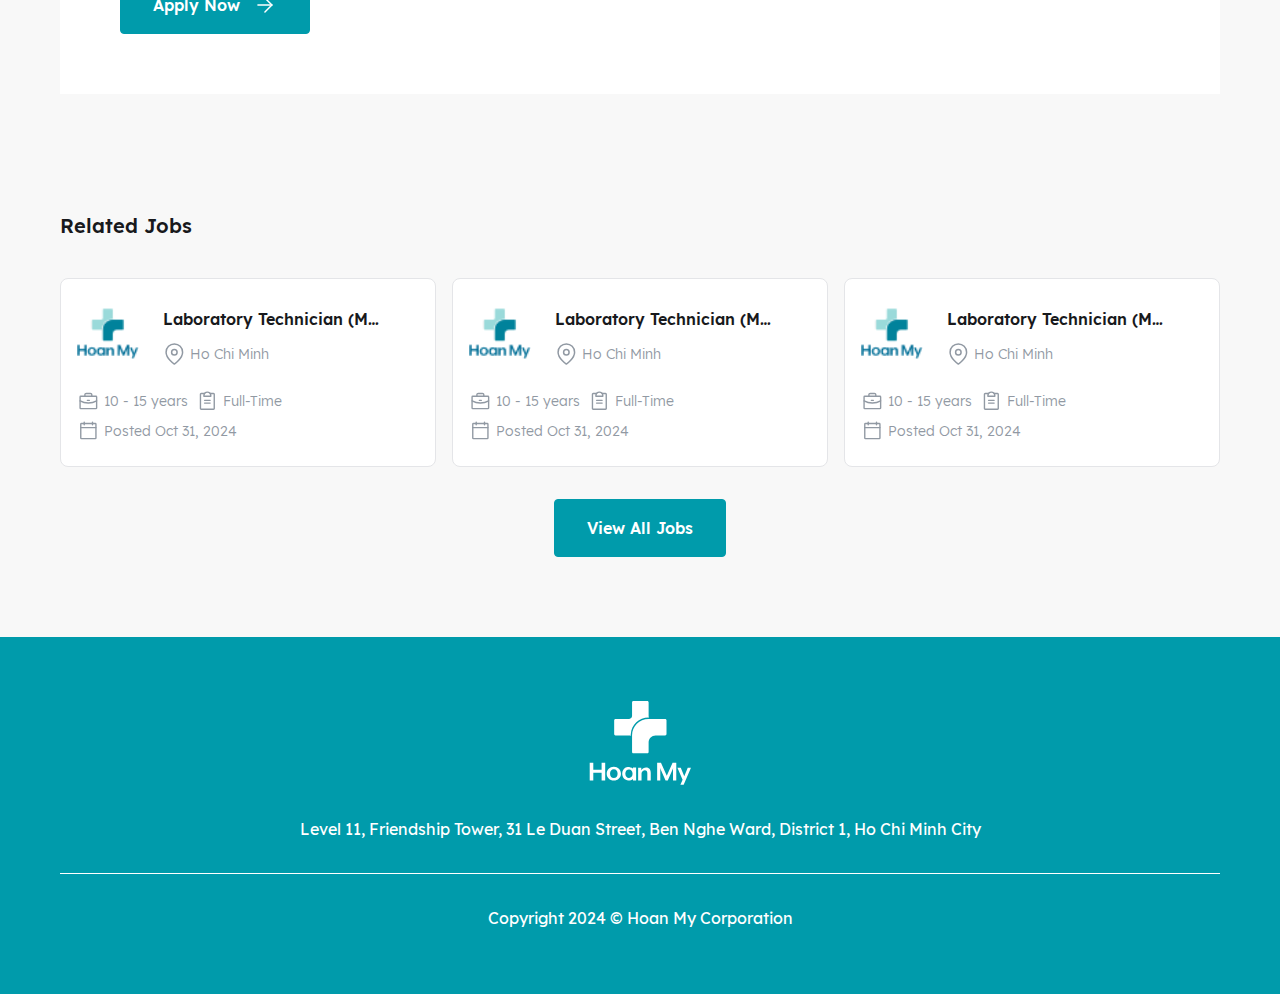
==== commit be176894: "build popup form and popup thank you" ====
--- a/detail.html
+++ b/detail.html
@@ -1,5 +1,6 @@
 <!DOCTYPE html>
 <html lang="en">
+
 <head>
     <meta charset="UTF-8">
     <meta name="viewport" content="width=device-width, initial-scale=1.0">
@@ -19,6 +20,7 @@
     <link rel="stylesheet" href="./assets/css/home.css">
     <link rel="stylesheet" href="./assets/css/detail.css">
 </head>
+
 <body>
     <header>
         <div class="container">
@@ -34,6 +36,143 @@
         </div>
     </header>
     <main>
+        <div class="popup-blur active"></div>
+        <div class="popup-form">
+            <div class="popup-form-container">
+                <form action="#" class="popup-form-wrap">
+                    <div class="popup-close close">
+                        <img src="./assets/images/X.svg" alt="close icon">
+                    </div>
+                    <div class="note">(<span>*</span>) Mandatory field</div>
+                    <div class="popup-fields">
+                        <div class="row">
+                            <div class="col-12 col-md-6">
+                                <div class="popup-field">
+                                    <div class="title"><span>*</span> First Name</div>
+                                    <div>
+                                        <input type="text" id="first-name" name="first-name"
+                                            placeholder="Enter your first name">
+                                    </div>
+                                </div>
+                            </div>
+                            <div class="col-12 col-md-6">
+                                <div class="popup-field">
+                                    <div class="title"><span>*</span> Last Name</div>
+                                    <div>
+                                        <input type="text" id="last-name" name="last-name"
+                                            placeholder="Enter your last name">
+                                    </div>
+                                </div>
+                            </div>
+                            <div class="col-12 col-md-6">
+                                <div class="popup-field">
+                                    <div class="title"><span>*</span> Email</div>
+                                    <div>
+                                        <input type="email" id="email" name="email"
+                                            placeholder="Enter your current email">
+                                    </div>
+                                </div>
+                            </div>
+                            <div class="col-12 col-md-6">
+                                <div class="popup-field">
+                                    <div class="title"><span>*</span> Phone Number</div>
+                                    <div>
+                                        <input type="text" id="phone" name="phone"
+                                            placeholder="Enter your current phone number">
+                                    </div>
+                                </div>
+                            </div>
+                            <div class="col-12 col-md-12">
+                                <div class="popup-field">
+                                    <div class="title"><span>*</span> Your Resume</div>
+                                    <div>
+                                        <label for="upload-file" class="upload-label">
+                                            <div class="icon">
+                                                <svg xmlns="http://www.w3.org/2000/svg" width="49" height="48"
+                                                    viewBox="0 0 49 48" fill="none">
+                                                    <g clip-path="url(#clip0_5341_4417)">
+                                                        <path d="M32.5 32L24.5 24L16.5 32" stroke="#ADB2BA"
+                                                            stroke-width="3" stroke-linecap="round"
+                                                            stroke-linejoin="round" />
+                                                        <path d="M24.5 24V42" stroke="#ADB2BA" stroke-width="3"
+                                                            stroke-linecap="round" stroke-linejoin="round" />
+                                                        <path
+                                                            d="M41.2828 36.78C43.2335 35.7165 44.7745 34.0337 45.6626 31.9972C46.5507 29.9607 46.7353 27.6864 46.1873 25.5333C45.6392 23.3803 44.3898 21.471 42.6362 20.1069C40.8826 18.7427 38.7246 18.0014 36.5028 18H33.9829C33.3775 15.6585 32.2492 13.4846 30.6827 11.642C29.1163 9.79927 27.1525 8.33567 24.939 7.36118C22.7256 6.3867 20.32 5.92669 17.9031 6.01573C15.4862 6.10478 13.121 6.74057 10.9852 7.8753C8.84942 9.01003 6.99867 10.6142 5.57209 12.5671C4.14552 14.5201 3.18023 16.771 2.74881 19.1508C2.31739 21.5305 2.43106 23.977 3.08128 26.3065C3.73149 28.6359 4.90133 30.7877 6.50285 32.6"
+                                                            stroke="#ADB2BA" stroke-width="3" stroke-linecap="round"
+                                                            stroke-linejoin="round" />
+                                                        <path d="M32.5 32L24.5 24L16.5 32" stroke="#ADB2BA"
+                                                            stroke-width="3" stroke-linecap="round"
+                                                            stroke-linejoin="round" />
+                                                    </g>
+                                                    <defs>
+                                                        <clipPath id="clip0_5341_4417">
+                                                            <rect width="48" height="48" fill="white"
+                                                                transform="translate(0.5)" />
+                                                        </clipPath>
+                                                    </defs>
+                                                </svg>
+                                            </div>
+                                            <div class="content">
+                                                <div class="top">
+                                                    <span>Browse File </span>or drop here
+                                                </div>
+                                                <div class="bot">
+                                                    txt, docx, pdf format available. Max file size 5 MB.
+                                                </div>
+                                            </div>
+                                            <input type="file" id="upload-file" name="file">
+                                        </label>
+                                    </div>
+                                </div>
+                            </div>
+                            <div class="col-12 col-md-12">
+                                <div class="popup-field">
+                                    <div class="title">Cover Letter (optional)</div>
+                                    <div class="textarea">
+                                        <textarea id="letter-cover" name="letter-cover" placeholder=" Let the employers know who you are..."></textarea>
+                                    </div>
+                                </div>
+                            </div>
+                            <div class="col-12 col-md-12">
+                                <div class="popup-field">
+                                    <div class="checkbox">
+                                        <input type="checkbox" name="dropdown-group" class="check checkbox-custom" id="agree" value="1">
+                                        <label for="agree" class="checkbox-custom-label">I agree to the Privacy Policy.
+                                        </label>
+                                    </div>
+                                </div>
+                            </div>
+                            <div class="col-12 col-md-12">
+                                <div class="group-btn">
+                                    <button class="btn btn-secondary close">Cancel</button>
+                                    <button type="submit" class="btn btn-primary">Submit</button>
+                                </div>
+                            </div>
+                        </div>
+                    </div>
+                </form>
+            </div>
+        </div>
+        <div class="popup-thank active">
+            <div class="popup-thank-container">
+                <div class="popup-thank-wrap">
+                    <div class="popup-close close">
+                        <img src="./assets/images/X.svg" alt="close icon">
+                    </div>
+                    <div class="icon">
+                        <svg xmlns="http://www.w3.org/2000/svg" width="101" height="100" viewBox="0 0 101 100" fill="none">
+                            <path d="M2.5 50C2.5 23.4903 23.9903 2 50.5 2C77.0097 2 98.5 23.4903 98.5 50C98.5 76.5097 77.0097 98 50.5 98C23.9903 98 2.5 76.5097 2.5 50Z" stroke="#009BAB" stroke-width="4"/>
+                            <path d="M43.6547 60.5992L35.2558 52.2003C34.3199 51.2644 32.8321 51.2644 31.8962 52.2003C30.9604 53.1362 30.9604 54.624 31.8962 55.5598L41.9509 65.6145C42.8868 66.5504 44.3986 66.5504 45.3345 65.6145L70.7712 40.2019C71.7071 39.266 71.7071 37.7782 70.7712 36.8423C69.8353 35.9064 68.3475 35.9064 67.4116 36.8423L43.6547 60.5992Z" fill="#009BAB"/>
+                        </svg>
+                    </div>
+                    <div class="title">Thank You For Applying</div>
+                    <div class="desc">We appreciate your interest in joining our company. Your application is currently under review. We will contact you if your qualifications align with the position.</div>
+                    <div class="btn-group">
+                        <button class="btn btn-primary close">Close</button>
+                    </div>
+                </div>
+            </div>
+        </div>
         <section class="detail-head">
             <div class="container">
                 <div class="detail-header">
@@ -44,11 +183,11 @@
                         <div>Back To Search</div>
                     </a>
                     <div class="breadcrumb">
-                        <div>Home</div> 
-                        / 
-                        <div>Medical</div> 
-                        / 
-                        <div>Job Detail</div> 
+                        <div>Home</div>
+                        /
+                        <div>Medical</div>
+                        /
+                        <div>Job Detail</div>
                     </div>
                 </div>
             </div>
@@ -92,7 +231,7 @@
                             </div>
                         </div>
                         <div>
-                            <button class="btn btn-secondary">
+                            <button class="btn btn-secondary btn-popup">
                                 <span>Apply Now</span>
                                 <img src="./assets/images/fi_arrow-right.svg" alt="fi_arrow-right icon">
                             </button>
@@ -193,7 +332,15 @@
                             <h2 class="title">Job Description</h2>
                             <div class="desc">
                                 <p>
-                                    Integer aliquet pretium consequat. Donec et sapien id leo accumsan pellentesque eget maximus tellus. Duis et est ac leo rhoncus tincidunt vitae vehicula augue. Donec in suscipit diam. Pellentesque quis justo sit amet arcu commodo sollicitudin. Integer finibus blandit condimentum. Vivamus sit amet ligula ullamcorper, pulvinar ante id, tristique erat. Quisque sit amet aliquam urna. Maecenas blandit felis id massa sodales finibus. Integer bibendum eu nulla eu sollicitudin. Sed lobortis diam tincidunt accumsan faucibus. Quisque blandit augue quis turpis auctor, dapibus euismod ante ultricies. Ut non felis lacinia turpis feugiat euismod at id magna. Sed ut orci arcu. Suspendisse sollicitudin faucibus aliquet.
+                                    Integer aliquet pretium consequat. Donec et sapien id leo accumsan pellentesque eget
+                                    maximus tellus. Duis et est ac leo rhoncus tincidunt vitae vehicula augue. Donec in
+                                    suscipit diam. Pellentesque quis justo sit amet arcu commodo sollicitudin. Integer
+                                    finibus blandit condimentum. Vivamus sit amet ligula ullamcorper, pulvinar ante id,
+                                    tristique erat. Quisque sit amet aliquam urna. Maecenas blandit felis id massa
+                                    sodales finibus. Integer bibendum eu nulla eu sollicitudin. Sed lobortis diam
+                                    tincidunt accumsan faucibus. Quisque blandit augue quis turpis auctor, dapibus
+                                    euismod ante ultricies. Ut non felis lacinia turpis feugiat euismod at id magna. Sed
+                                    ut orci arcu. Suspendisse sollicitudin faucibus aliquet.
                                 </p>
                             </div>
                         </div>
@@ -201,12 +348,15 @@
                             <h2 class="title">Responsibilities</h2>
                             <div class="desc">
                                 <p>
-                                    Nam dapibus consectetur erat in euismod. Cras urna augue, mollis venenatis augue sed, porttitor aliquet nibh. Sed tristique dictum elementum. Nulla imperdiet sit amet quam eget lobortis. Etiam in neque sit amet orci interdum tincidunt.
+                                    Nam dapibus consectetur erat in euismod. Cras urna augue, mollis venenatis augue
+                                    sed, porttitor aliquet nibh. Sed tristique dictum elementum. Nulla imperdiet sit
+                                    amet quam eget lobortis. Etiam in neque sit amet orci interdum tincidunt.
                                 </p>
                                 <ul>
                                     <li>Curabitur blandit lorem velit, vitae pretium leo placerat eget.</li>
                                     <li>Morbi mattis in ipsum ac tempus.</li>
-                                    <li>Curabitur eu vehicula libero. Vestibulum sed purus ullamcorper, lobortis lectus nec.</li>
+                                    <li>Curabitur eu vehicula libero. Vestibulum sed purus ullamcorper, lobortis lectus
+                                        nec.</li>
                                     <li>vulputate turpis. Quisque ante odio, iaculis a porttitor sit amet.</li>
                                     <li>lobortis vel lectus. Nulla at risus ut diam.</li>
                                     <li>commodo feugiat. Nullam laoreet, diam placerat dapibus tincidunt.</li>
@@ -221,7 +371,8 @@
                                 <ul>
                                     <li>Curabitur blandit lorem velit, vitae pretium leo placerat eget.</li>
                                     <li>Morbi mattis in ipsum ac tempus.</li>
-                                    <li>Curabitur eu vehicula libero. Vestibulum sed purus ullamcorper, lobortis lectus nec.</li>
+                                    <li>Curabitur eu vehicula libero. Vestibulum sed purus ullamcorper, lobortis lectus
+                                        nec.</li>
                                     <li>vulputate turpis. Quisque ante odio, iaculis a porttitor sit amet.</li>
                                     <li>lobortis vel lectus. Nulla at risus ut diam.</li>
                                     <li>commodo feugiat. Nullam laoreet, diam placerat dapibus tincidunt.</li>
@@ -321,7 +472,7 @@
                             </div>
                         </div>
                     </div>
-                    <button class="btn btn-primary">
+                    <button class="btn btn-primary btn-popup">
                         <span>Apply now</span>
                         <img src="./assets/images/fi_arrow-right-white.svg" alt="fi_arrow-right icon">
                     </button>
@@ -340,7 +491,8 @@
                                 <img src="./assets/images/HMSG_Logo_Eng_Vertical.png" alt="hoanmy logo">
                             </div>
                             <div class="job-content">
-                                <div class="job-title">Laboratory Technician (Medical Laboratory Technician, Phlebotomist)</div>
+                                <div class="job-title">Laboratory Technician (Medical Laboratory Technician,
+                                    Phlebotomist)</div>
                                 <div class="job-detail-mb">
                                     <div>
                                         <img src="./assets/images/fi_map-pin.svg" alt="map icon">
@@ -376,7 +528,8 @@
                                 <img src="./assets/images/HMSG_Logo_Eng_Vertical.png" alt="hoanmy logo">
                             </div>
                             <div class="job-content">
-                                <div class="job-title">Laboratory Technician (Medical Laboratory Technician, Phlebotomist)</div>
+                                <div class="job-title">Laboratory Technician (Medical Laboratory Technician,
+                                    Phlebotomist)</div>
                                 <div class="job-detail-mb">
                                     <div>
                                         <img src="./assets/images/fi_map-pin.svg" alt="map icon">
@@ -412,7 +565,8 @@
                                 <img src="./assets/images/HMSG_Logo_Eng_Vertical.png" alt="hoanmy logo">
                             </div>
                             <div class="job-content">
-                                <div class="job-title">Laboratory Technician (Medical Laboratory Technician, Phlebotomist)</div>
+                                <div class="job-title">Laboratory Technician (Medical Laboratory Technician,
+                                    Phlebotomist)</div>
                                 <div class="job-detail-mb">
                                     <div>
                                         <img src="./assets/images/fi_map-pin.svg" alt="map icon">
@@ -444,7 +598,7 @@
                     </a>
                 </div>
                 <div class="otherJob-bot">
-                    <button class="btn btn-primary">View all Jobs</button>
+                    <a href="./detail.html" class="btn btn-primary">View all Jobs</a>
                 </div>
             </div>
         </section>
@@ -474,4 +628,5 @@
 <!-- js -->
 <script src="./assets/js/main.js"></script>
 <script src="./assets/js/home.js"></script>
+
 </html>--- a/assets/css/main.css
+++ b/assets/css/main.css
@@ -685,6 +685,7 @@
     font-weight: 400;
     line-height: 20px;
     color: #9199A3;
+    flex-wrap: wrap;
 }
 
 .career .career-item .job-desc>div {
@@ -752,6 +753,7 @@
     font-weight: 400;
     line-height: 20px;
     color: #C8CCD1;
+    cursor: pointer;
 }
 
 .career .pagination-container .pagi-page.active {
--- a/assets/css/detail.css
+++ b/assets/css/detail.css
@@ -334,4 +334,309 @@
         flex-direction: column;
         gap: 16px;
     }
+}
+
+
+/* popup */
+
+.popup-blur {
+    position: fixed;
+    top: 0;
+    left: 0;
+    right: 0;
+    bottom: 0;
+    background: rgba(173, 178, 186, 0.50);
+    opacity: 0;
+    visibility: hidden;
+    transition: all 0.3s linear;
+}
+
+.popup-form,
+.popup-thank {
+    position: fixed;
+    top: 50%;
+    left: 50%;
+    transform: translate(-50%, -50%);
+    z-index: 3;
+    background-color: #fff;
+    padding: 56px 32px;
+    min-width: 732px;
+    border-radius: 12px;
+    opacity: 0;
+    visibility: hidden;
+    transition: all 0.3s linear;
+}
+
+.popup-blur.active,
+.popup-thank.active,
+.popup-form.active {
+    opacity: 1;
+    visibility: visible;
+    transition: all 0.3s linear;
+}
+
+.popup-form .popup-close,
+.popup-thank .popup-close {
+    width: fit-content;
+    display: flex;
+    align-items: center;
+    justify-content: end;
+    padding: 12px;
+    border-radius: 84px;
+    border: 2px solid #FFF;
+    background: #F8F8F8;
+    cursor: pointer;
+    
+    position: absolute;
+    right: 16px;
+    top: 13px;
+}
+
+.popup-form .popup-close img,
+.popup-thank .popup-close img {
+    width: 24px;
+    height: auto;
+    object-fit: contain;
+}
+
+.popup-form .note {
+    font-size: 12px;
+    font-style: normal;
+    font-weight: 400;
+    line-height: 16px;
+    color: #C8CCD1;
+    margin-bottom: 16px;
+}
+
+.popup-form .note span {
+    color: #E05151;
+}
+
+.popup-form .title {
+    font-size: 16px;
+    font-style: normal;
+    font-weight: 500;
+    line-height: 24px;
+    color: var(--secondary-500);
+}
+
+.popup-form .title span {
+    color: #E05151;
+}
+
+.popup-form .popup-field {
+    display: flex;
+    flex-direction: column;
+    gap: 8px;
+    padding-bottom: 16px;
+}
+
+.popup-form .popup-field .checkbox {
+    display: flex;
+    align-items: center;
+    gap: 8px;
+}
+
+.popup-form .popup-field input:not([type='checkbox']),
+.popup-form .popup-field textarea {
+    border-radius: 8px;
+    border: 1px solid  #E4E5E8;
+    background: #FFF;
+    height: 48px;
+    padding: 15px 18px 17px 18px;
+    outline: none;
+
+    font-size: 12px;
+    font-style: normal;
+    font-weight: 400;
+    line-height: 16px;
+    color: #474C54;
+
+    width: 100%;
+}
+
+.popup-form .popup-field textarea {
+    height: 100px;
+}
+
+.popup-form .popup-field input::placeholder {
+    color: #C8CCD1;
+}
+
+.popup-form .upload-label {
+    border-radius: 6px;
+    border: 2px dashed  #E4E5E8;
+    background:  #F8F8F8;
+
+    display: flex;
+    padding: 16px 32px;
+    flex-direction: column;
+    align-items: center;
+    gap: 12px;
+    align-self: stretch;
+
+    cursor: pointer;
+}
+
+.popup-form .upload-label input {
+    display: none;
+}
+
+.popup-form .upload-label .content .top {
+    font-size: 14px;
+    font-style: normal;
+    font-weight: 500;
+    line-height: 20px;
+    color: #474C54;
+    text-align: center;
+}
+
+.popup-form .upload-label .content .top span {
+    color: #18191C;
+}
+
+.popup-form .upload-label .content .bot {
+    font-size: 12px;
+    font-style: normal;
+    font-weight: 400;
+    line-height: 16px;
+    color: #5E6670;
+}
+
+.popup-form .group-btn {
+    display: flex;
+    align-items: center;
+    justify-content: end;
+    gap: 16px;
+}
+
+.popup-form .group-btn button[type=submit] {
+    padding: 16px 48px;
+}
+
+.popup-form .popup-form-container {
+    width: 100%;
+    max-height: 80vh;
+    overflow-y: auto;
+    overflow-x: hidden;
+    padding: 0px 20px 0;
+    margin-top: 10px;
+}
+
+.popup-form .popup-form-container::-webkit-scrollbar {
+    width: 5px;
+  }
+  
+.popup-form .popup-form-container::-webkit-scrollbar-track {
+    background: #f1f1f1; 
+  }
+   
+.popup-form .popup-form-container::-webkit-scrollbar-thumb {
+    background: var(--tertiary-500); 
+  }
+
+.popup-thank .popup-thank-wrap {
+    display: flex;
+    flex-direction: column;
+    align-items: center;
+    justify-items: center;
+  }
+
+.popup-thank .icon {
+    margin-bottom: 32px;
+}
+
+.popup-thank .title {
+    font-size: 24px;
+    font-style: normal;
+    font-weight: 600;
+    line-height: 44px;
+    color: #009BAB;
+}
+
+.popup-thank .desc {
+    font-size: 14px;
+    font-style: normal;
+    font-weight: 400;
+    line-height: 20px;
+    text-align: center;
+    color: #474C54;
+}
+
+.popup-thank .btn-group {
+    display: flex;
+    align-items: center;
+    justify-content: center;
+    margin-top: 24px;
+}
+
+.popup-thank .btn-group .btn {
+    padding: 16px 48px;
+}
+
+@media screen and (max-width: 576px) {
+    .popup-form {
+        min-width: 100%;
+        border-radius: 24px 24px  0px  0px;
+        top: unset;
+        bottom: 0;
+        transform: translate(-50%, 0);
+        padding: 24px;
+    }
+
+    .popup-form .popup-close, .popup-thank .popup-close {
+        background: transparent;
+    }
+
+    .popup-form .title {
+        font-size: 16px;
+        font-style: normal;
+        font-weight: 500;
+        line-height: 24px;
+    }
+
+    .popup-form .popup-form-container {
+        padding: 0;
+        max-height: 90vh;
+    }
+
+    .popup-form .upload-label {
+        padding: 16px;
+    }
+
+    .popup-form .popup-field {
+        padding-bottom: 24px;
+    }
+
+    .popup-form .group-btn .btn {
+        flex: 1;
+    }
+
+    .popup-form .group-btn button[type=submit] {
+        padding: 16px 32px;
+    }
+
+    .popup-thank {
+        min-width: 90vw;
+    }
+
+    .popup-thank .title {
+        font-size: 18px;
+        font-style: normal;
+        font-weight: 600;
+        line-height: 32px;
+        margin-bottom: 16px;
+    }
+
+    .popup-thank .desc {
+        font-size: 14px;
+        font-style: normal;
+        font-weight: 400;
+        line-height: 20px;
+        color: #474C54;
+    }
+
+    .popup-thank .btn-group .btn {
+        padding: 16px 56px;
+    }
 }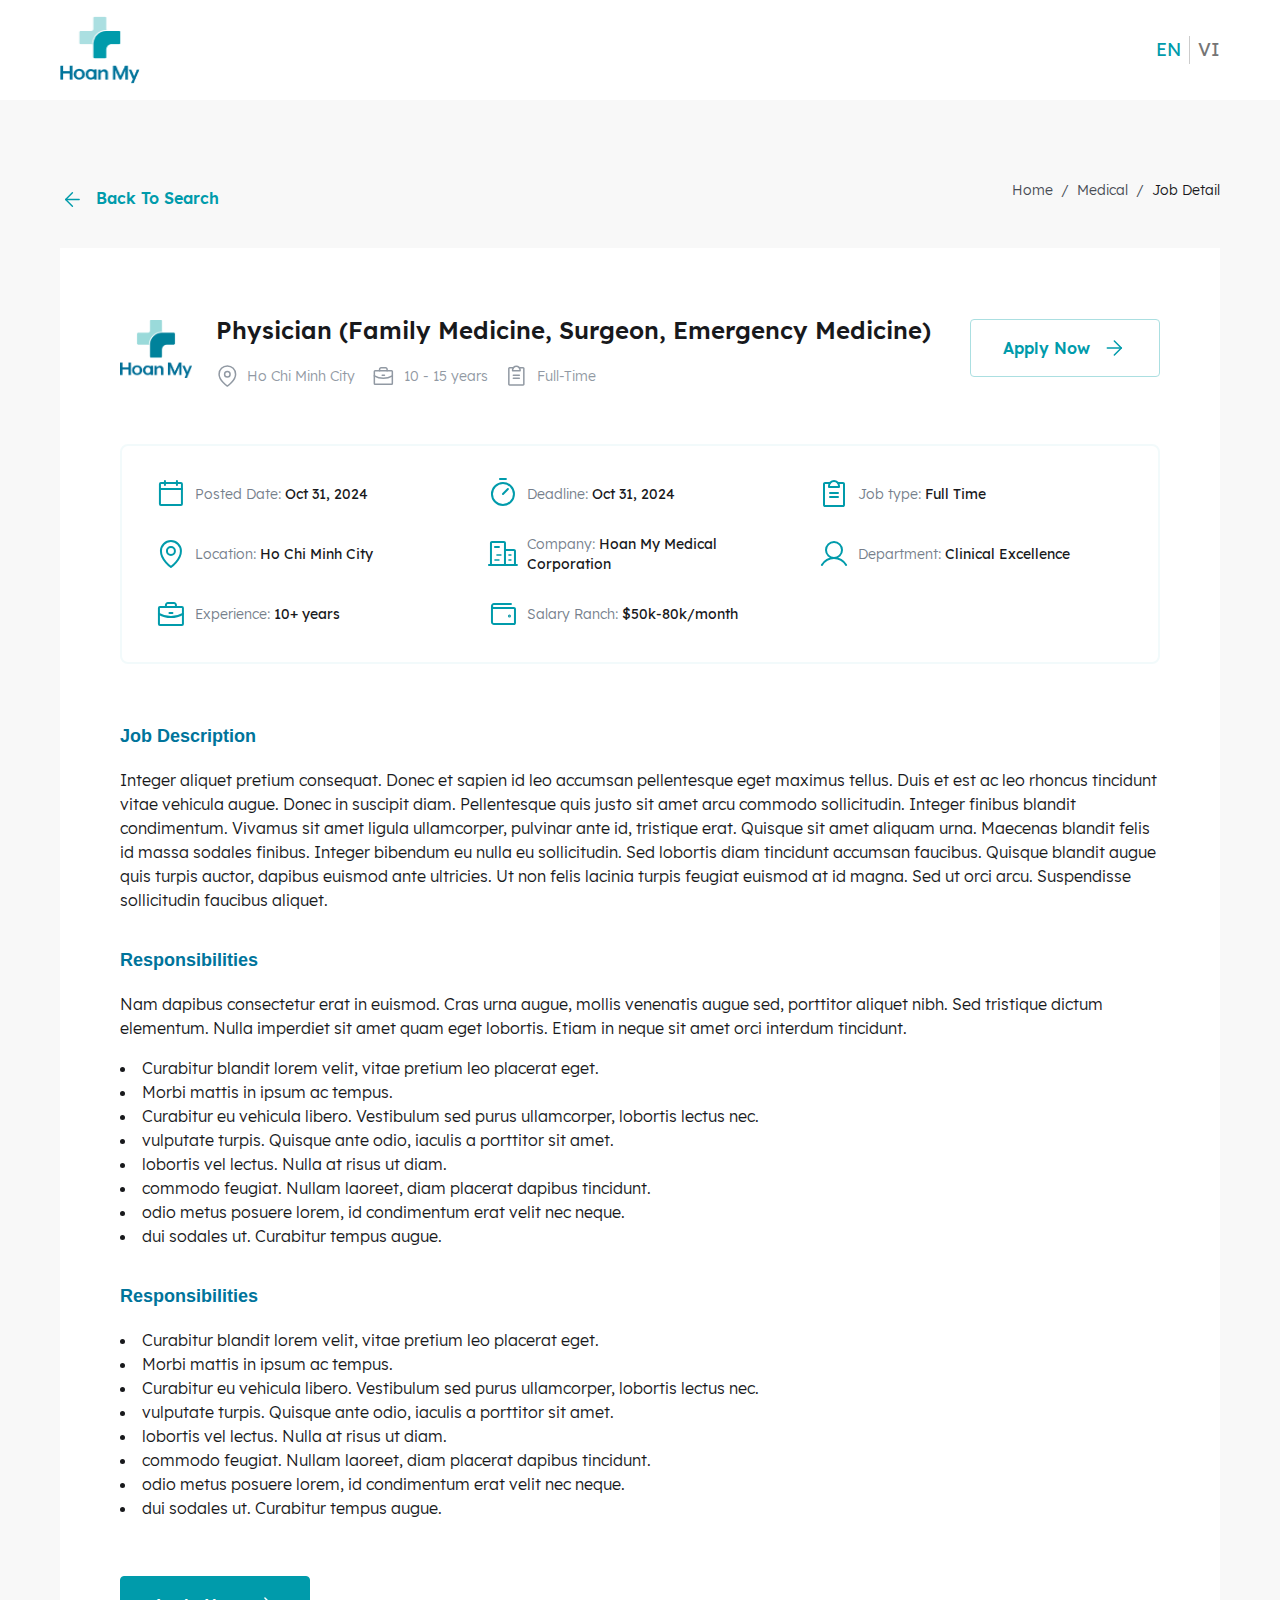
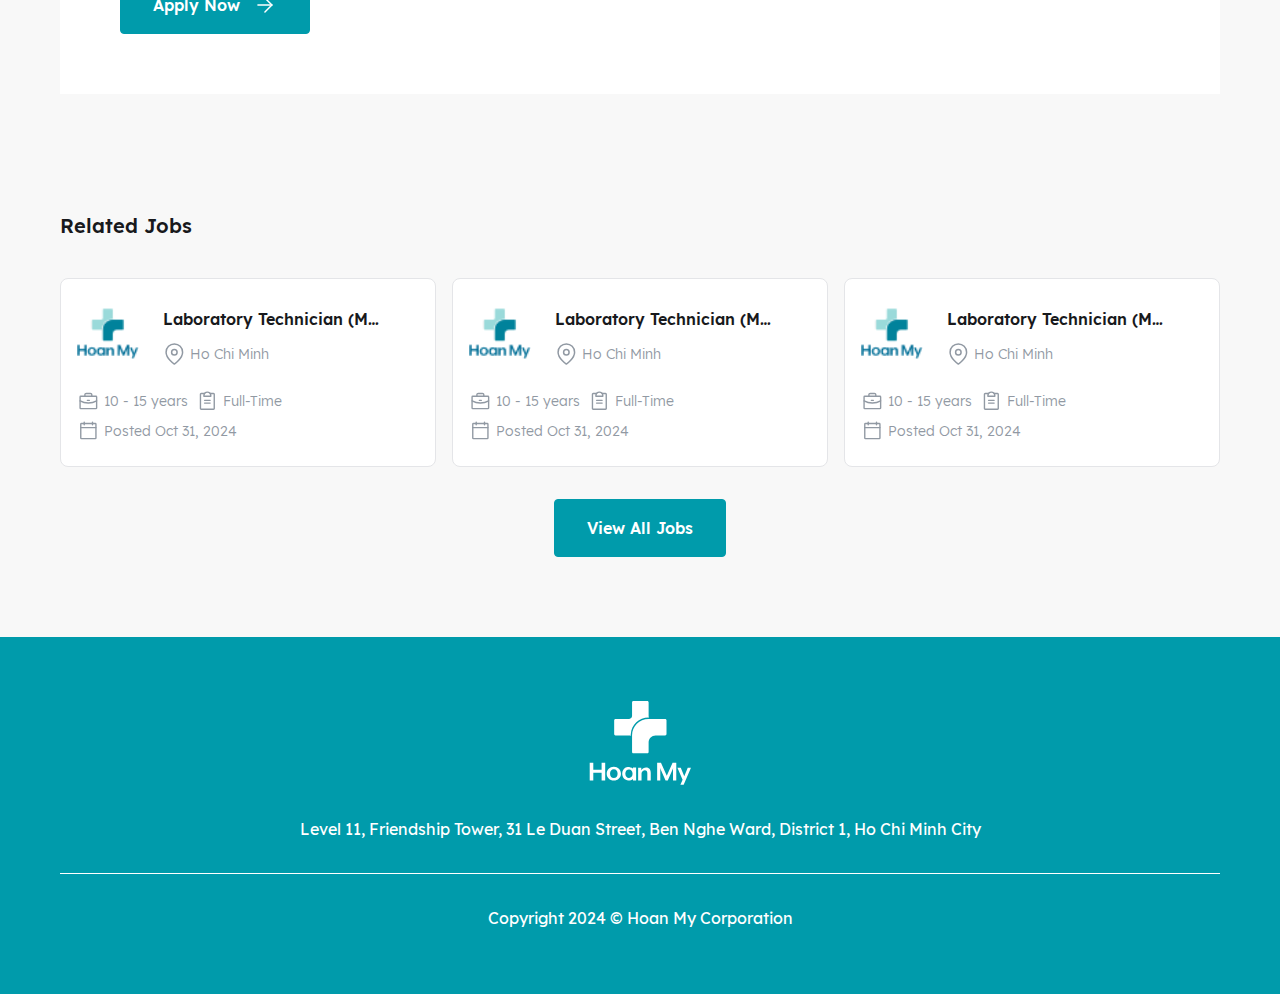
==== commit 20b41308: "update upload file" ====
--- a/detail.html
+++ b/detail.html
@@ -25,9 +25,9 @@
     <header>
         <div class="container">
             <div class="header">
-                <div>
+                <a href="./index.html">
                     <img class="header-logo" src="./assets/images/logo.png" alt="Hoanmy Logo">
-                </div>
+                </a>
                 <div class="language">
                     <a class="language-text active" href="#">EN</a>
                     <a class="language-text" href="#">VI</a>
@@ -36,7 +36,7 @@
         </div>
     </header>
     <main>
-        <div class="popup-blur active"></div>
+        <div class="popup-blur"></div>
         <div class="popup-form">
             <div class="popup-form-container">
                 <form action="#" class="popup-form-wrap">
@@ -153,7 +153,7 @@
                 </form>
             </div>
         </div>
-        <div class="popup-thank active">
+        <div class="popup-thank">
             <div class="popup-thank-container">
                 <div class="popup-thank-wrap">
                     <div class="popup-close close">
--- a/assets/css/detail.css
+++ b/assets/css/detail.css
@@ -501,6 +501,7 @@
     font-weight: 400;
     line-height: 16px;
     color: #5E6670;
+    text-align: center;
 }
 
 .popup-form .group-btn {
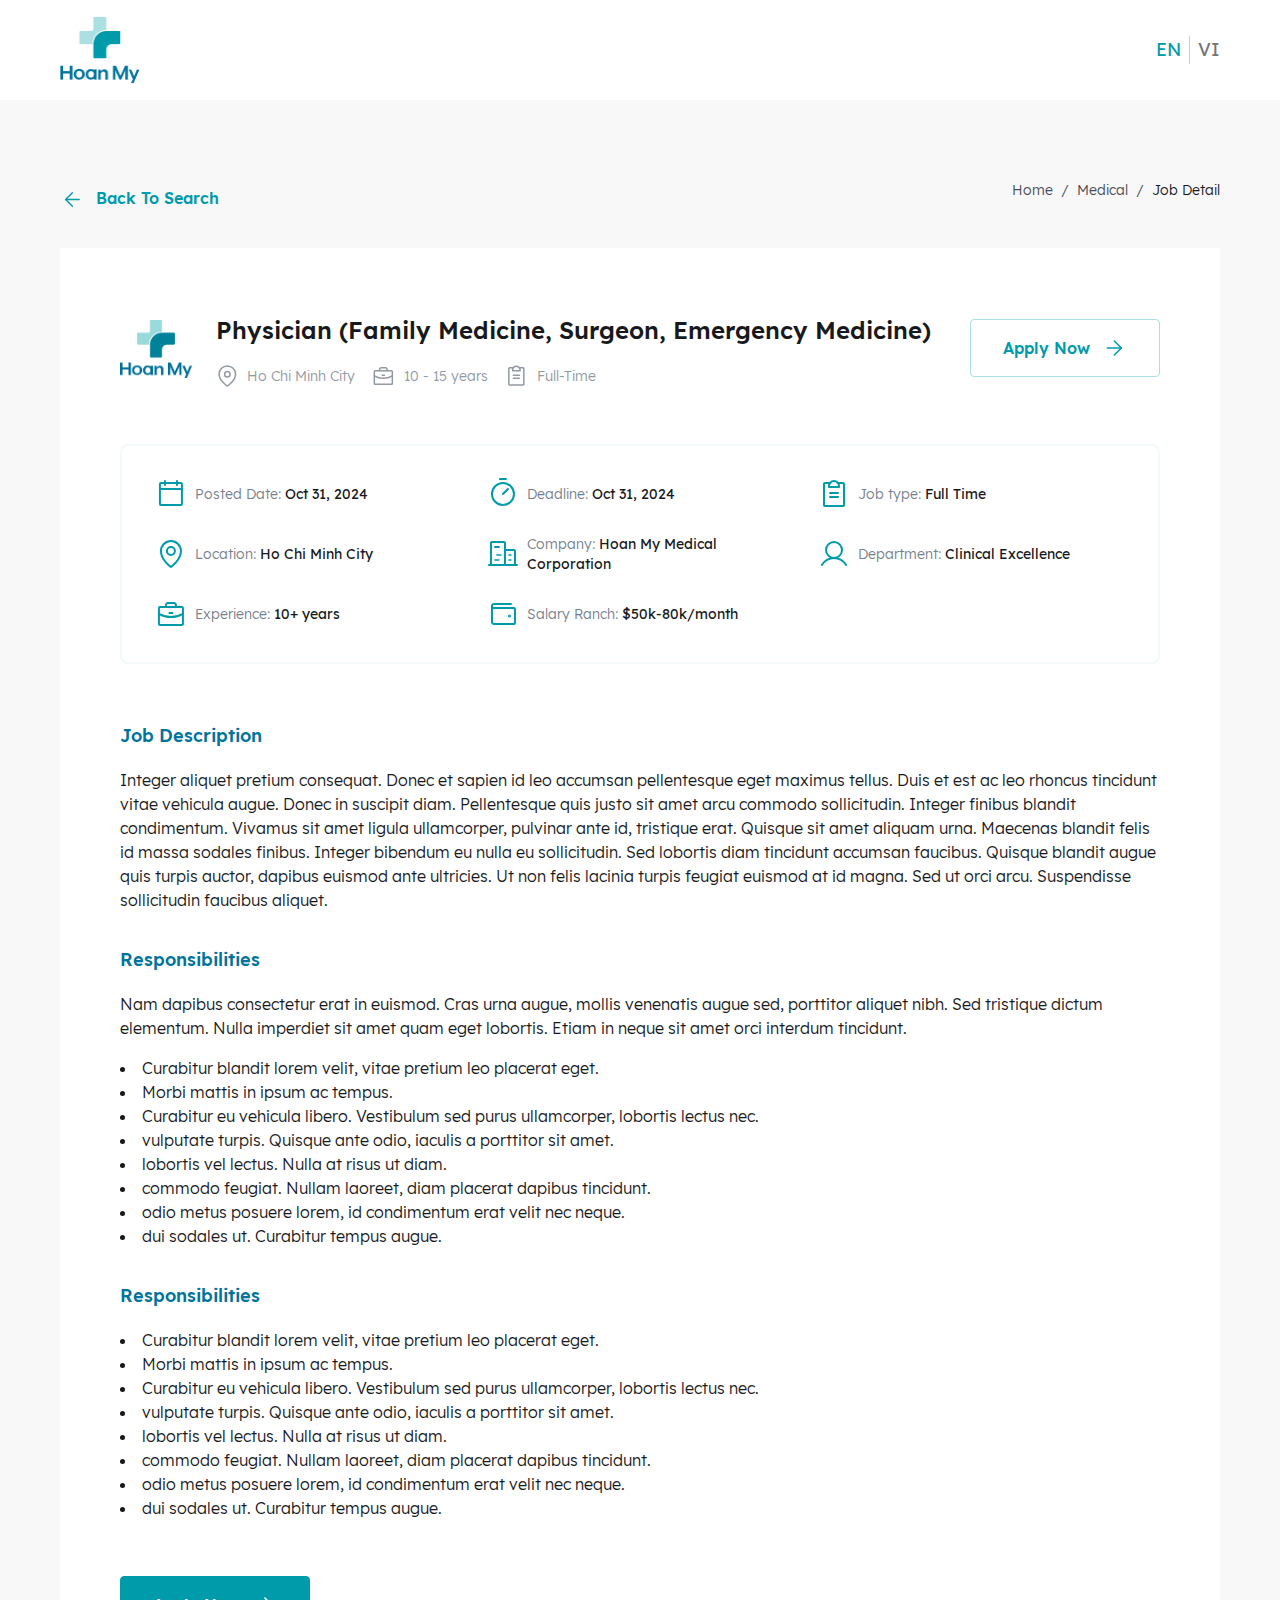
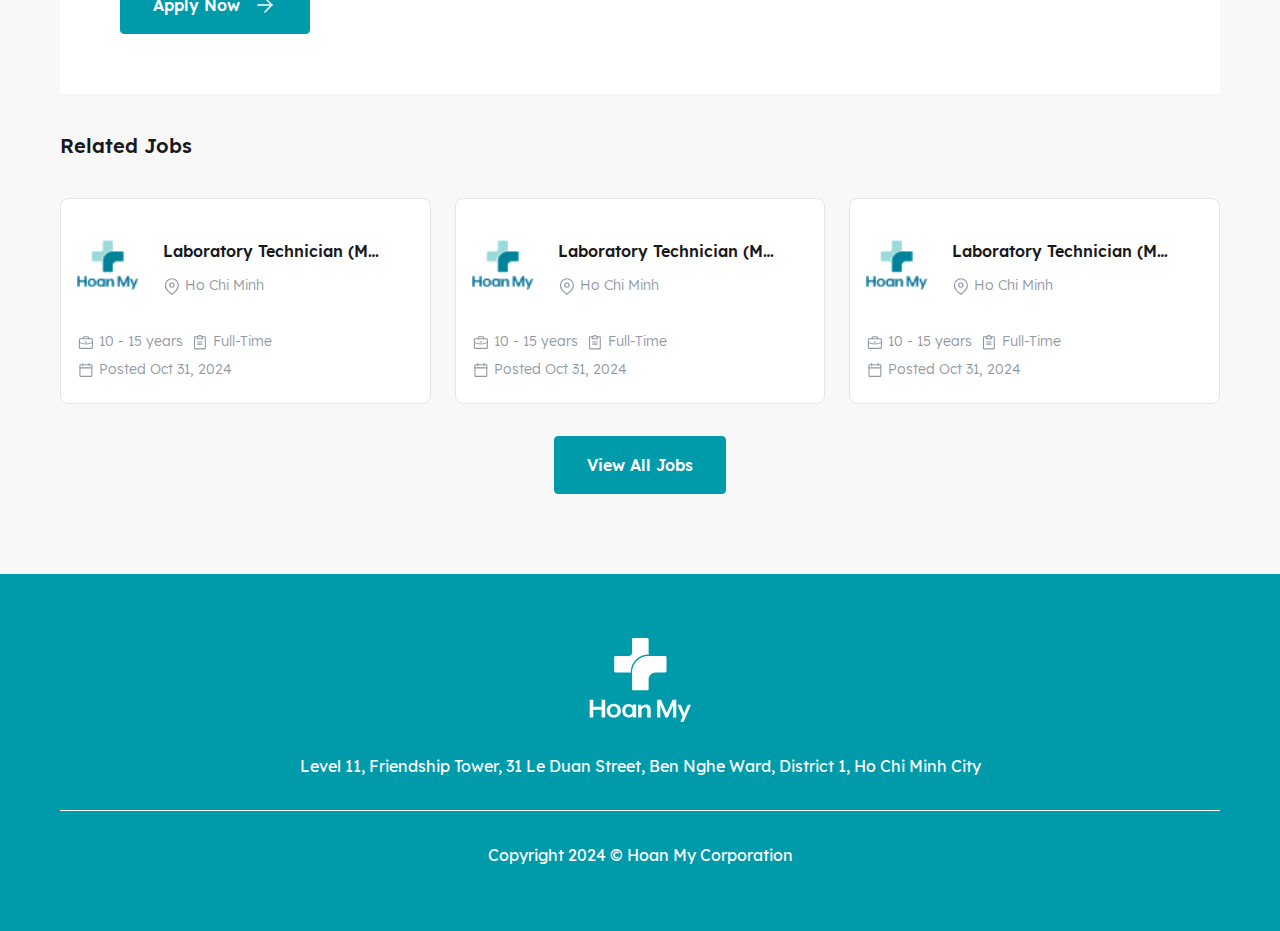
==== commit ce03f72a: "hide and show popup thank you" ====
--- a/detail.html
+++ b/detail.html
@@ -88,7 +88,7 @@
                                     <div>
                                         <label for="upload-file" class="upload-label">
                                             <div class="icon">
-                                                <svg xmlns="http://www.w3.org/2000/svg" width="49" height="48"
+                                                <svg class="pending" xmlns="http://www.w3.org/2000/svg" width="49" height="48"
                                                     viewBox="0 0 49 48" fill="none">
                                                     <g clip-path="url(#clip0_5341_4417)">
                                                         <path d="M32.5 32L24.5 24L16.5 32" stroke="#ADB2BA"
@@ -111,6 +111,7 @@
                                                         </clipPath>
                                                     </defs>
                                                 </svg>
+                                                <img class="success" src="./assets/images/Group12.svg" alt="success icon">
                                             </div>
                                             <div class="content">
                                                 <div class="top">
@@ -144,8 +145,8 @@
                             </div>
                             <div class="col-12 col-md-12">
                                 <div class="group-btn">
-                                    <button class="btn btn-secondary close">Cancel</button>
-                                    <button type="submit" class="btn btn-primary">Submit</button>
+                                    <button class="btn btn-secondary close medium">Cancel</button>
+                                    <button type="submit" class="btn btn-primary medium submit-form">Submit</button>
                                 </div>
                             </div>
                         </div>
@@ -598,7 +599,7 @@
                     </a>
                 </div>
                 <div class="otherJob-bot">
-                    <a href="./detail.html" class="btn btn-primary">View all Jobs</a>
+                    <a href="./index.html" class="btn btn-primary">View all Jobs</a>
                 </div>
             </div>
         </section>
--- a/assets/css/main.css
+++ b/assets/css/main.css
@@ -97,7 +97,7 @@
 h3,
 h2,
 h1 {
-    font-family: 'SFD-Bold', sans-serif;
+    font-family: 'Lexend', sans-serif;
 }
 
 @media screen and (min-width: 1200px) {
@@ -129,6 +129,14 @@
 
     text-transform: capitalize;
     width: fit-content;
+}
+
+.btn.medium {
+    padding: 12px 24px;
+}
+
+.btn.small {
+    padding: 8px 16px;
 }
 
 .btn:hover img {
@@ -222,7 +230,7 @@
     background: var(--primary-500);
     position: absolute;
     top: 3.9px;
-    left: 5.5px;
+    left: 5.1px;
     border-radius: 100%;
     -webkit-transition: all 0.2s ease;
     transition: all 0.2s ease;
@@ -257,14 +265,12 @@
     border-radius: 3px;
     border: 1px solid var(--tertiary-500);
     position: relative;
-}
-
-input[type=checkbox] {
-    border: 1px solid var(--primary-500)
+    cursor: pointer;
 }
 
 input[type="checkbox"]:checked {
     background-color: var(--primary-500);
+    border: 1px solid var(--primary-500);
 }
 
 input[type="checkbox"]:checked::after {
@@ -280,6 +286,25 @@
     display: flex;
     align-items: center;
     gap: 8px;
+    width: fit-content;
+}
+
+.group-checkbox:hover input[type='checkbox'] {
+    border: 1px solid var(--primary-500);
+}
+
+.group-radio {
+    width: fit-content;
+}
+
+.group-radio:hover [type="radio"]:not(:checked)+label:before {
+    border: 1px solid var(--primary-500);
+}
+
+@media screen and (max-width: 576px) {
+    .btn {
+        padding: 12px 24px;
+    }
 }
 
 /* hero */
@@ -340,11 +365,16 @@
     margin-left: 12px;
 }
 
+.hero .search-button .btn {
+    width: 160px;
+}
+
 .hero .search-dropdown .dropdown {
     font-size: 14px;
     line-height: 20px;
     font-weight: 400;
     color: #9199A3;
+    margin-left: 4px;
 }
 
 .hero .search-dropdown .logo-location,
@@ -474,6 +504,7 @@
 
 .hero .dropdown .dropdown-list .checkbox input[type="checkbox"]:checked {
     background-color: var(--primary-500);
+    border: 1px solid var(--primary-500);
 }
 
 .hero .dropdown .dropdown-list .checkbox input[type="checkbox"]:checked::after {
@@ -493,6 +524,26 @@
     cursor: pointer;
 }
 
+.hero .search-text {
+    position: relative;
+}
+
+.hero .search-text::after {
+    content: '';
+    display: block;
+    width: 1px;
+    height: 32px;
+    background: #E4E5E8;
+    position: absolute;
+    top: 50%;
+    right: -3px;
+    transform: translateY(-50%);
+}
+
+.hero .search-text .keyword-text.open {
+    border: 1px solid var(--primary-500);
+}
+
 .hero .keyword-text {
     display: flex;
     align-items: center;
@@ -500,6 +551,7 @@
     width: 420px;
     padding: 8px 16px 8px 14px;
     border-radius: 8px;
+    border: 1px solid #fff;
 }
 
 .hero .keyword-text input {
@@ -509,6 +561,7 @@
     font-weight: 400;
     color: #9199A3;
     outline: none;
+    flex: 1;
 }
 
 .hero .keyword-text input::placeholder {
@@ -586,6 +639,7 @@
     width: 312px;
     border-radius: 8px;
     height: fit-content;
+    border: 1px solid #E4E5E8;
 }
 
 .career .career-filter .filter-item {
@@ -635,6 +689,7 @@
     font-weight: 500;
     line-height: 20px;
     color: #474C54;
+    cursor: pointer;
 }
 
 .career .show-more-filter {
@@ -659,6 +714,13 @@
     padding: 32px;
     background-color: #fff;
     border-radius: 8px;
+    border: 1px solid #E4E5E8;
+    transition: all 0.3s linear;
+}
+
+.career .career-item:hover {
+    box-shadow: 0px 8px 16px 0px rgba(0, 62, 68, 0.10);
+    transition: all 0.3s linear;
 }
 
 .career .career-item .logo {
@@ -886,7 +948,30 @@
     flex-wrap: wrap;
 }
 
+.filter-sticky {
+    display: none;
+}
+
+.career .career-filter-header-mb,
+.career .career-filter-footer-mb,
+.filter-item-bottom .search-dropdown {
+    display: none;
+}
+
+.component-dropdown-newtwork {
+    display: none;
+}
+
 @media screen and (max-width: 576px) {
+    
+    .career {
+        padding: 70px 0 80px;
+    }
+
+    .career-list-mb-top {
+        height: 83px;
+        align-items: center;
+    }
 
     .career-list-mb {
         display: flex;
@@ -937,4 +1022,371 @@
     .career .career-heading .filter-carrer {
         display: flex;
     }
+
+    .filter-sticky {
+        display: flex;
+        align-items: center;
+        gap: 8px;
+        position: fixed;
+        top: 0;
+        left: 0;
+        z-index: 2;
+        background-color: var(--primary-500);
+        width: 100%;
+        padding: 24px;
+        opacity: 0;
+        visibility: hidden;
+        transition: all 0.1s  linear;
+    }
+
+    .filter-sticky.active {
+        opacity: 1;
+        visibility: visible;
+        transition: all 0.1s linear;
+    }
+
+
+    .filter-sticky .search-text {
+        flex: 1;
+    }
+
+    .filter-sticky .keyword-text {
+        display: flex;
+        align-items: center;
+        gap: 8px;
+        width: 100%;
+        padding: 8px 16px 8px 14px;
+        border-radius: 8px;
+        background-color: #fff;
+    }
+
+    .filter-sticky .search-text .keyword-text input {
+        border: 0;
+        font-size: 14px;
+        line-height: 20px;
+        font-weight: 400;
+        color: #9199A3;
+        outline: none;
+    }
+
+    .filter-sticky .keyword-text .icon {
+        display: flex;
+        align-items: center;
+        justify-content: center;
+        width: 100%;
+        height: 100%;
+    }
+
+    /* filter */
+
+    .career .career-filter {
+        position: fixed;
+        top: 0;
+        left: 0;
+        width: 100%;
+        height: 100vh;
+        z-index: 10;
+
+        display: flex;
+        flex-direction: column;
+        justify-content: space-between;
+        background-color: #f8f8f8;
+        opacity: 0;
+        visibility: hidden;
+        transition: all 0.3s linear;
+    }
+
+    .career .career-filter.active {
+        opacity: 1;
+        visibility: visible;
+        transition: all 0.3s linear;
+    }
+
+    .career .career-filter .filter-item {
+        border-bottom: 16px solid #f8f8f8;
+        background-color: #fff;
+    }
+
+    .career .filter-icon-up {
+        display: none;
+    }
+
+    .career .career-filter .filter-item.category .filter-bottom-list {
+        flex-direction: row;
+        gap: 16px;
+    }
+
+    .career .career-filter .filter-bottom-list {
+        flex-direction: row;
+        gap: 8px;
+        flex-wrap: wrap;
+    }
+
+    .career .career-filter .filter-bottom-list input[type=checkbox] {
+        display: none;
+    }
+
+    .career .filter-item.location .filter-bottom-list label,
+    .career .filter-item.type .filter-bottom-list label
+     {
+        display: inline-flex;
+        padding: 8px 16px;
+        border-radius: 4px;
+        border: 1px solid  #ABDFE1;
+    }
+
+    .career .filter-item.location  input[type="checkbox"]:checked + label,
+    .career .filter-item.type  input[type="checkbox"]:checked + label {
+        color: #fff;
+        background-color: var(--primary-500);
+    }
+
+    .career .filter-item.network .filter-item-bottom .filter-bottom-list {
+        display: none;
+    }
+    
+    .career .career-filter-footer-mb {
+        padding: 24px;
+        box-shadow: 0px -8px 16px 0px rgba(0, 62, 68, 0.05);
+        display: block;
+        background-color: #fff;
+    }
+
+    .career .career-filter-footer-mb .btn {
+        width: 100%;
+    }
+
+    .career .career-filter-body {
+        flex: 1;
+        max-height: calc(100vh - 185px);
+        overflow-y: auto;
+    }
+
+    .career .career-filter-header-mb {
+        display: flex;
+        align-items: center;
+        justify-content: space-between;
+        padding: 24px;
+        background-color: #fff;
+        border-bottom: 1px solid #f8f8f8;
+    }
+
+    .career .career-filter-header-mb  .title {
+        font-size: 18px;
+        font-style: normal;
+        font-weight: 600;
+        line-height: 32px;
+        color: #00171F;
+    }
+
+    /* dropdown */
+
+    .filter-item-bottom .search-dropdown {
+        display: block;
+    }
+
+    .filter-item-bottom .search-dropdown .dropdown {
+        font-size: 14px;
+        line-height: 20px;
+        font-weight: 400;
+        color: #9199A3;
+    }
+    
+    .filter-item-bottom .search-dropdown .logo-location,
+    .filter-item-bottom .search-dropdown .logo-dropdown,
+    .filter-item-bottom .search-dropdown .logo-close {
+        width: 24px;
+        height: 24px;
+        object-fit: contain;
+        transition: all 0.3s linear;
+    }
+    
+    .filter-item-bottom .dropdown {
+        position: relative;
+        display: flex;
+        align-items: center;
+        gap: 8px;
+        padding: 8px 16px 8px 14px;
+        border-radius: 8px;
+        border: 1px solid #9199A3;
+        width: 100%;
+        cursor: pointer;
+    }
+    
+    .filter-item-bottom .dropdown.open {
+        border: 1px solid var(--primary-500);
+    }
+    
+    .filter-item-bottom .dropdown.open .dropdown-list {
+        display: block;
+    }
+    
+    .filter-item-bottom .dropdown.open .logo-dropdown {
+        transform: rotate(180deg);
+        transition: all 0.3s linear;
+    }
+    
+    .filter-item-bottom .dropdown .dropdown-label {
+        flex: 1;
+        display: flex;
+        align-items: center;
+        flex-wrap: nowrap;
+        gap: 8px;
+        max-width: 320px;
+        overflow: auto;
+    }
+    
+    .filter-item-bottom .dropdown .dropdown-label::-webkit-scrollbar {
+        width: 0px;
+        height: 0px;
+    }
+    
+    .filter-item-bottom .dropdown .dropdown-label span {
+        padding: 8px 12px;
+    }
+    
+    .filter-item-bottom .dropdown .selected-item {
+        display: flex;
+        align-items: center;
+        gap: 4px;
+        flex-wrap: nowrap;
+        font-size: 14px;
+        line-height: 1;
+        font-weight: 400;
+        color: #464D61;
+        background-color: #F8F8F8;
+        border-radius: 30px;
+        padding: 8px 12px;
+        white-space: nowrap;
+    }
+
+    /* component dropdown network */
+
+    .component-dropdown-newtwork {
+        display: block;
+        position: fixed;
+        top: 0;
+        left: 0;
+        right: 0;
+        bottom: 0;
+        background-color: #fff;
+        opacity: 0;
+        visibility: hidden;
+        transition: all 0.3s linear;
+    }
+
+    .component-dropdown-newtwork.active {
+        opacity: 1;
+        visibility: visible;
+        transition: all 0.3s linear;
+    }
+
+    .component-dropdown-network--container {
+        display: flex;
+        flex-direction: column;
+        justify-content: space-between;
+        height: 100%;
+    }
+
+    .component-dropdown-newtwork .search-dropdown-wrap {
+        flex: 1;
+        padding: 24px;
+    }
+
+    .component-dropdown-newtwork .top,
+    .component-dropdown-newtwork .bot {
+        padding: 24px;
+    }
+
+    .component-dropdown-newtwork .top {
+        border-bottom: 1px solid var(--Gray-100, #E4E5E8);
+    }
+
+    .component-dropdown-newtwork .bot {
+        box-shadow: 0px -8px 16px 0px rgba(0, 62, 68, 0.05);
+    }
+
+    .component-dropdown-newtwork .bot .btn {
+        width: 100%;
+    }
+
+    .component-dropdown-newtwork .top .back {
+        width: fit-content;
+    }
+
+    .component-dropdown-newtwork .dropdown .dropdown-list {
+        background-color: #fff;
+        padding: 16px;
+        position: absolute;
+        top: 60px;
+        left: 0;
+        right: 0;
+        border-radius: 8px;
+        width: 100%;
+        max-height: 70vh;
+        overflow-y: auto;
+        z-index: 10;
+    }
+    
+    .component-dropdown-newtwork .dropdown .dropdown-list::-webkit-scrollbar {
+        width: 8px;
+    }
+    
+    .component-dropdown-newtwork .dropdown .dropdown-list::-webkit-scrollbar-track {
+        background: #f1f1f1;
+        border-radius: 8px;
+    }
+    
+    .component-dropdown-newtwork .dropdown .dropdown-list::-webkit-scrollbar-thumb {
+        background: var(--tertiary-500);
+        border-radius: 8px;
+    }
+    
+    .component-dropdown-newtwork .dropdown .dropdown-list>div {
+        display: flex;
+        flex-direction: column;
+        gap: 16px;
+    
+    }
+    
+    .component-dropdown-newtwork .dropdown .dropdown-list .checkbox {
+        display: flex;
+        align-items: center;
+        gap: 8px;
+    }
+    
+    .component-dropdown-newtwork .dropdown .dropdown-list .checkbox input[type=checkbox] {
+        appearance: none;
+        width: 20px;
+        height: 20px;
+        border-radius: 3px;
+        border: 1px solid var(--tertiary-500);
+        position: relative;
+    }
+    
+    .component-dropdown-newtwork .dropdown .dropdown-list .checkbox:hover input[type=checkbox] {
+        border: 1px solid var(--primary-500)
+    }
+    
+    .component-dropdown-newtwork .dropdown .dropdown-list .checkbox input[type="checkbox"]:checked {
+        background-color: var(--primary-500);
+    }
+    
+    .component-dropdown-newtwork .dropdown .dropdown-list .checkbox input[type="checkbox"]:checked::after {
+        content: '✔';
+        font-size: 12px;
+        color: #fff;
+        position: absolute;
+        top: -1px;
+        left: 4px;
+    }
+    
+    .component-dropdown-newtwork .dropdown .dropdown-list .checkbox label {
+        font-size: 14px;
+        line-height: 20px;
+        font-weight: 400;
+        color: #474C54;
+        cursor: pointer;
+    }
+
 }--- a/assets/css/detail.css
+++ b/assets/css/detail.css
@@ -4,7 +4,6 @@
 }
 
 .detail {
-    padding: 0px 0 80px;
     background-color: #f8f8f8;
 }
 
@@ -181,6 +180,17 @@
 
 /* otherJob */
 
+.career-list-mb-top {
+    height: 84px;
+    align-items: center;
+}
+
+.career-list-mb .job-detail-mb img {
+    width: 18px;
+    height: auto;
+    object-fit: contain;
+}
+
 .otherJob {
     padding: 32px 0 80px;
     background-color: #f8f8f8;
@@ -221,10 +231,15 @@
     gap: 24px;
 }
 
+.career-list-mb-item {
+    flex: 1;
+}
+
 
 .career-list-mb {
     display: flex;
     flex-direction: row;
+    gap: 24px;
 }
 
 .otherJob .otherJob-bot {
@@ -241,8 +256,13 @@
     }
 
     .detail {
-        background-color: #fff;
+        /* background-color: #fff; */
         padding: 0;
+    }
+
+    .detail .container {
+        background: #fff;
+        border-radius: 16px;
     }
 
     .detail-head .detail-header {
@@ -328,6 +348,7 @@
 
     .detail .detail-content button {
         width: 100%;
+        padding: 12px 24px;
     }
 
     .career-list-mb {
@@ -359,7 +380,7 @@
     transform: translate(-50%, -50%);
     z-index: 3;
     background-color: #fff;
-    padding: 56px 32px;
+    padding: 56px 32px 32px;
     min-width: 732px;
     border-radius: 12px;
     opacity: 0;
@@ -435,7 +456,16 @@
     display: flex;
     align-items: center;
     gap: 8px;
-}
+    width: fit-content;
+}
+
+.popup-form .popup-field .checkbox label {
+    cursor: pointer;
+}
+
+.popup-form .popup-field .checkbox:hover input[type='checkbox'] {
+    border: 1px solid var(--primary-500);
+} 
 
 .popup-form .popup-field input:not([type='checkbox']),
 .popup-form .popup-field textarea {
@@ -451,8 +481,12 @@
     font-weight: 400;
     line-height: 16px;
     color: #474C54;
-
     width: 100%;
+}
+
+.popup-form .popup-field input:not([type='checkbox']):focus,
+.popup-form .popup-field textarea:focus {
+    border: 1px solid var(--primary-500);
 }
 
 .popup-form .popup-field textarea {
@@ -478,6 +512,14 @@
     cursor: pointer;
 }
 
+.popup-form .upload-label .icon .pending {
+    display: block;
+}
+
+.popup-form .upload-label .icon .success {
+    display: none;
+}
+
 .popup-form .upload-label input {
     display: none;
 }
@@ -512,7 +554,7 @@
 }
 
 .popup-form .group-btn button[type=submit] {
-    padding: 16px 48px;
+    width: 160px;
 }
 
 .popup-form .popup-form-container {
@@ -572,7 +614,8 @@
 }
 
 .popup-thank .btn-group .btn {
-    padding: 16px 48px;
+    padding: 12px 24px;
+    width: 160px;
 }
 
 @media screen and (max-width: 576px) {
@@ -638,6 +681,7 @@
     }
 
     .popup-thank .btn-group .btn {
-        padding: 16px 56px;
+        padding: 12px 56px;
+        width: 160px;
     }
 }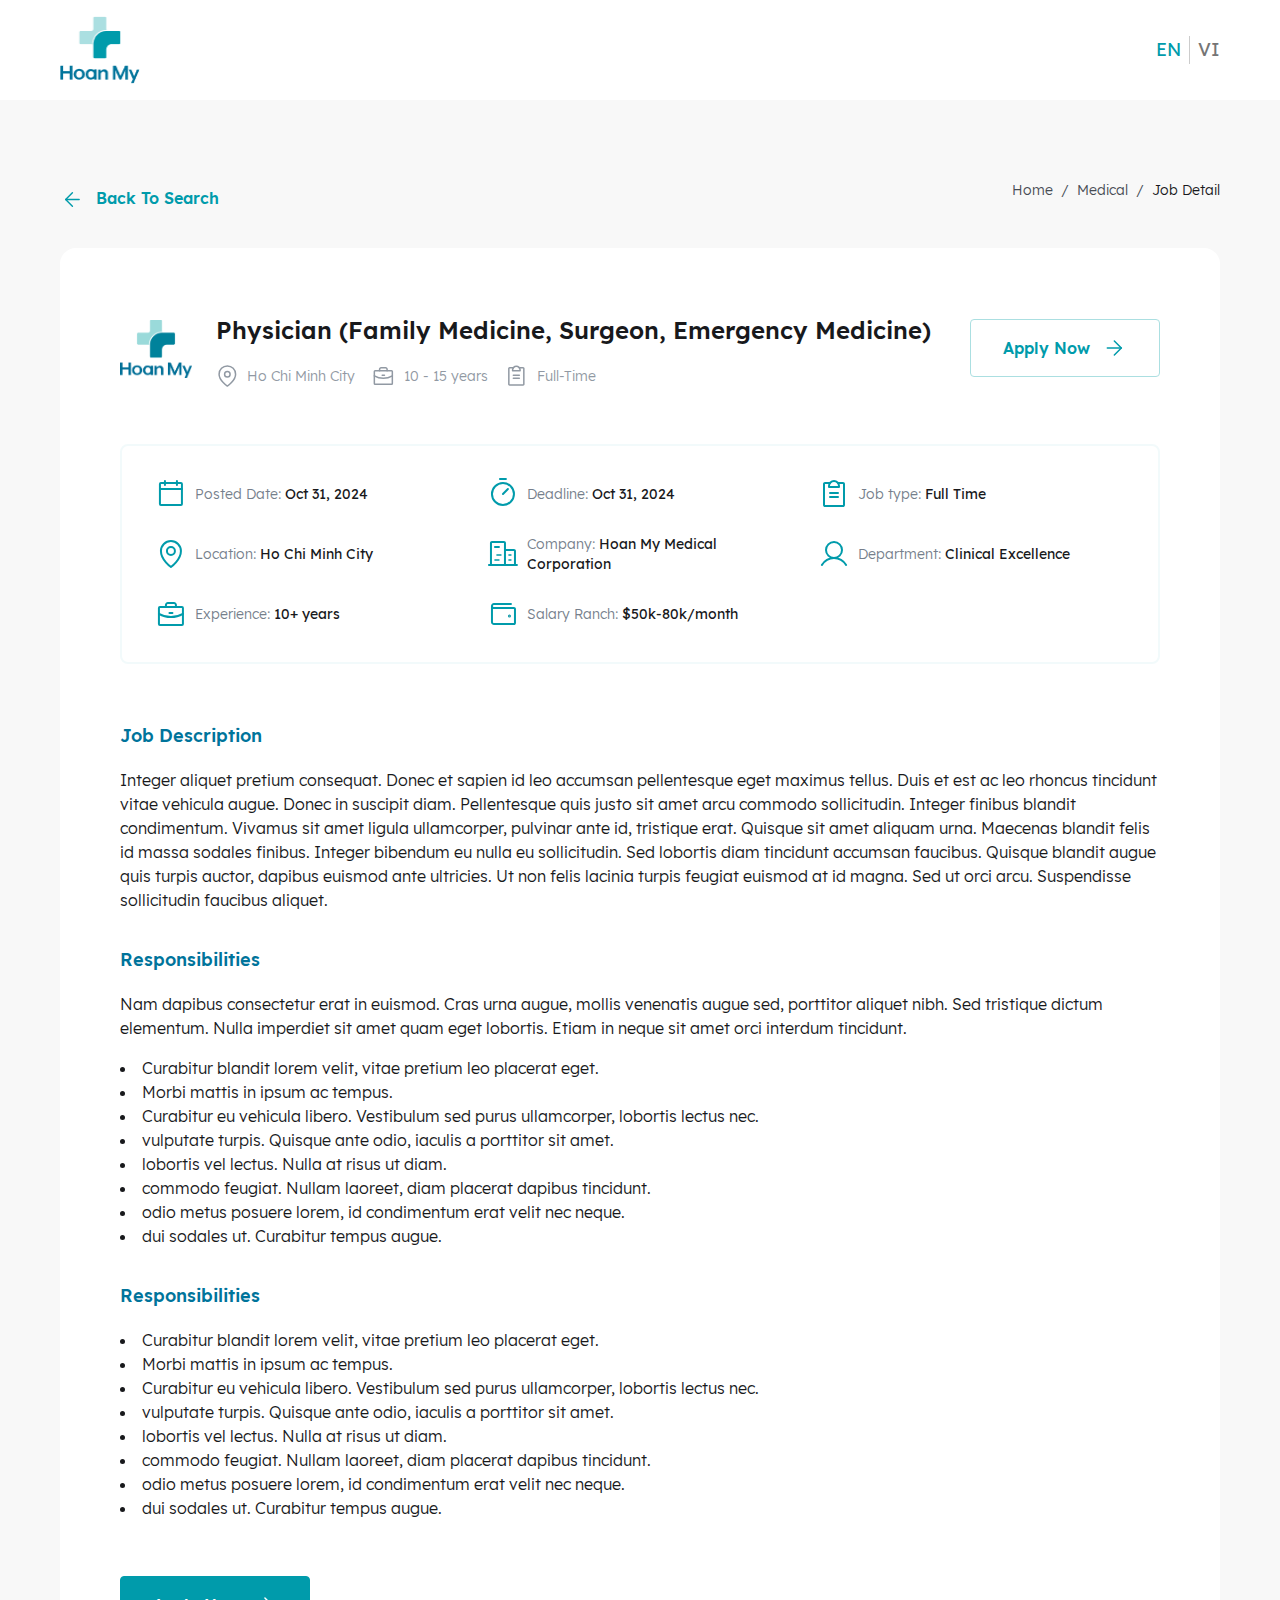
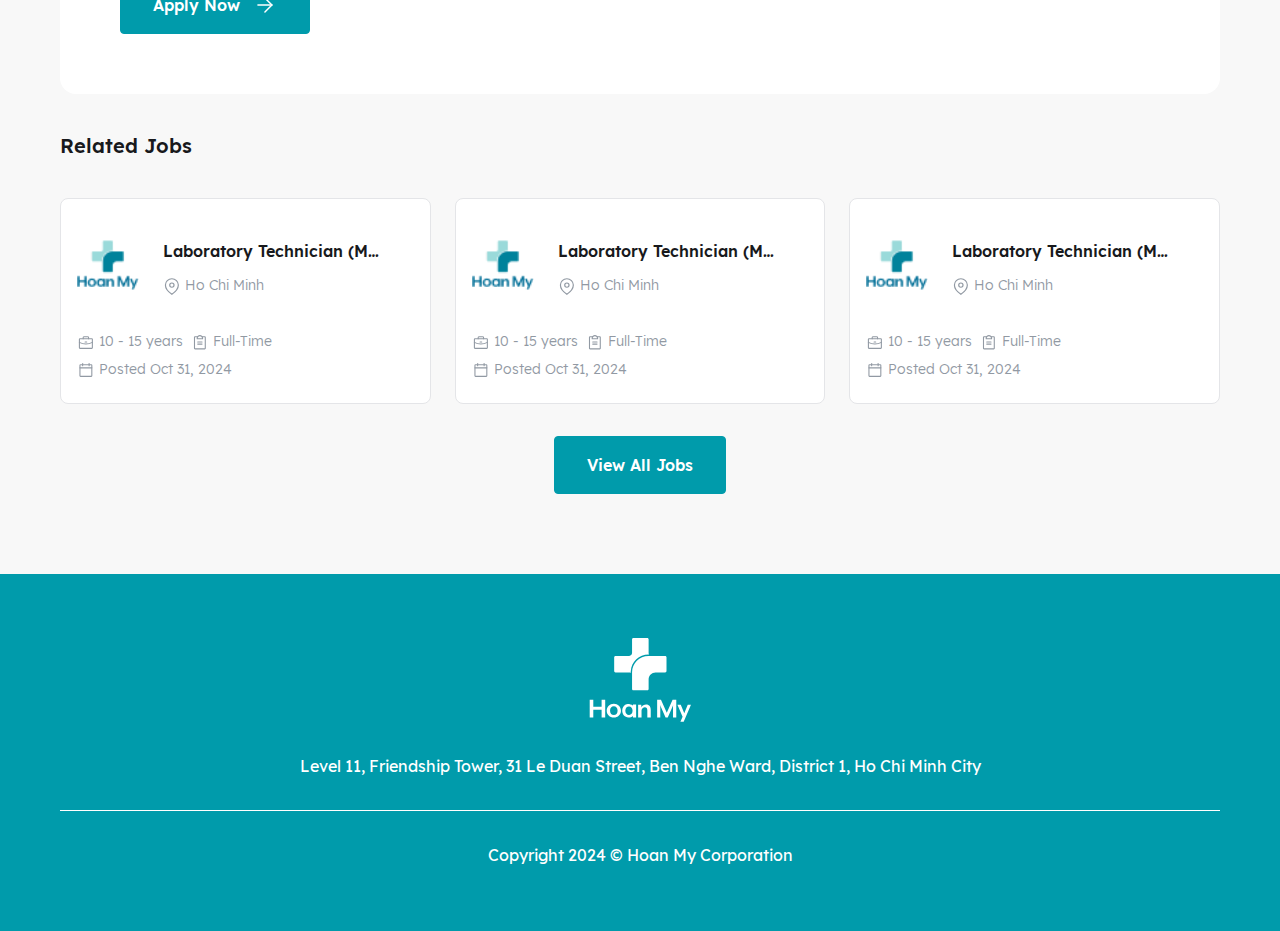
==== commit a08f3fa5: "fix feedback p1" ====
--- a/detail.html
+++ b/detail.html
@@ -473,10 +473,12 @@
                             </div>
                         </div>
                     </div>
-                    <button class="btn btn-primary btn-popup">
-                        <span>Apply now</span>
-                        <img src="./assets/images/fi_arrow-right-white.svg" alt="fi_arrow-right icon">
-                    </button>
+                    <div class="detail-button">
+                        <button class="btn btn-primary btn-popup">
+                            <span>Apply now</span>
+                            <img src="./assets/images/fi_arrow-right-white.svg" alt="fi_arrow-right icon">
+                        </button>
+                    </div>
                 </div>
             </div>
         </section>
--- a/assets/css/main.css
+++ b/assets/css/main.css
@@ -129,6 +129,8 @@
 
     text-transform: capitalize;
     width: fit-content;
+    box-shadow: none;
+    outline: none;
 }
 
 .btn.medium {
@@ -139,7 +141,12 @@
     padding: 8px 16px;
 }
 
-.btn:hover img {
+.btn-secondary:hover img,
+.btn-secondary:hover img,
+.btn-secondary:focus img,
+.btn-secondary:focus img,
+.btn-secondary:active img,
+.btn-secondary:active img  {
     filter: brightness(0) invert(1);
 }
 
@@ -158,16 +165,25 @@
 
 .btn-primary:focus,
 .btn-secondary:focus,
-.btn-white:focus {
+.btn-white:focus,
+.btn-primary:active,
+.btn-secondary:active,
+.btn-white:active {
     border: 1px solid var(--secondary-500);
     background-color: var(--secondary-500);
+    outline: none;
+    box-shadow: none;
+    -webkit-appearance: none;
+    -moz-appearance: none;
+    appearance: none;
+    user-select: none;
 }
 
 .btn-secondary {
     border: 1px solid var(--tertiary-500);
     background-color: #fff;
     color: var(--primary-500);
-    transition: all 0.3s linear;
+    /* transition: all 0.3s linear; */
 }
 
 .btn-secondary:hover,
@@ -562,6 +578,7 @@
     color: #9199A3;
     outline: none;
     flex: 1;
+    padding: 8px 0;
 }
 
 .hero .keyword-text input::placeholder {
@@ -579,14 +596,15 @@
     }
 
     .hero-title {
-        font-size: 18px;
-        line-height: 40px;
+        font-size: 20px;
+        line-height: 30px;
+        text-align: center;
     }
 
     .hero .search {
-        width: 100%;
-        position: relative;
-        top: 40px;
+        width: calc(100% - 48px);
+        position: absolute;
+        bottom: -35px;
     }
 
     .hero .search .search-dropdown,
@@ -595,7 +613,12 @@
     }
 
     .hero .search-container {
-        padding: 8px 0;
+        padding: 8px;
+        border-radius: 8px;
+    }
+
+    .hero .search-text::after {
+        display: none;
     }
 
     .hero .keyword-text,
@@ -647,6 +670,10 @@
     border-bottom: 1px solid #E4E5E8;
 }
 
+.career .career-filter .filter-item:last-child {
+    border-bottom: 0px;
+}
+
 .career .filter-item-top {
     display: flex;
     align-items: center;
@@ -686,7 +713,7 @@
 .career .filter-bottom-list label {
     font-size: 14px;
     font-style: normal;
-    font-weight: 500;
+    font-weight: 400;
     line-height: 20px;
     color: #474C54;
     cursor: pointer;
@@ -720,7 +747,14 @@
 
 .career .career-item:hover {
     box-shadow: 0px 8px 16px 0px rgba(0, 62, 68, 0.10);
+    border: 1px solid #E4E5E8;
     transition: all 0.3s linear;
+}
+
+.career .career-item:active,
+.career .career-item:focus {
+    border: 1px solid var(--primary-500);
+    box-shadow: 0px 8px 16px 0px rgba(0, 62, 68, 0.10);
 }
 
 .career .career-item .logo {
@@ -816,10 +850,21 @@
     line-height: 20px;
     color: #C8CCD1;
     cursor: pointer;
+    border: 1px solid transparent;
+    transition: all 0.3s linear;
+}
+
+.career .pagination-container .pagi-page:hover {
+    border: 1px solid var(--tertiary-500);
+    color: var(--tertiary-500);
+    font-weight: 500;
+    transition: all 0.3s linear;
 }
 
 .career .pagination-container .pagi-page.active {
     background-color: var(--primary-500);
+    border: 1px solid var(--primary-500);
+    font-weight: 500;
     color: #fff;
 }
 
@@ -893,6 +938,17 @@
     flex-direction: column;
     gap: 24px;
     border: 1px solid #E4E5E8;
+}
+
+.career-list-mb-item:hover {
+    border: 1px solid #E4E5E8;
+    box-shadow: 0px 8px 16px 0px rgba(0, 62, 68, 0.10);
+}
+
+.career-list-mb-item:active,
+.career-list-mb-item:focus {
+    border: 1px solid var(--primary-500);
+    box-shadow: 0px 8px 16px 0px rgba(0, 62, 68, 0.10);
 }
 
 .career-list-mb-top {
@@ -1181,6 +1237,10 @@
 
     /* dropdown */
 
+    .filter-item-bottom .search-dropdown .dropdown.none {
+        border: 1px solid #9199A3;
+    }
+
     .filter-item-bottom .search-dropdown {
         display: block;
     }
@@ -1190,6 +1250,7 @@
         line-height: 20px;
         font-weight: 400;
         color: #9199A3;
+        border: 1px solid var(--primary-500);
     }
     
     .filter-item-bottom .search-dropdown .logo-location,
--- a/assets/css/detail.css
+++ b/assets/css/detail.css
@@ -54,6 +54,7 @@
     display: flex;
     flex-direction: column;
     gap: 56px;
+    border-radius: 16px;
 }
 
 .detail .detail-content .logo {
@@ -354,6 +355,23 @@
     .career-list-mb {
         flex-direction: column;
         gap: 16px;
+    }
+
+    .detail .detail-body .desc ul {
+        list-style-position: outside;
+        padding-left: 16px;
+    }
+
+    .detail .detail-button {
+        /* transition: all 0.3s linear; */
+        padding: 0;
+        background-color: #fff;
+    }
+
+    .detail .detail-button.sticky {
+        position: sticky;
+        bottom: 0;
+        padding: 24px 0;
     }
 }
 
@@ -381,11 +399,17 @@
     z-index: 3;
     background-color: #fff;
     padding: 56px 32px 32px;
-    min-width: 732px;
+    min-width: 712px;
     border-radius: 12px;
     opacity: 0;
     visibility: hidden;
     transition: all 0.3s linear;
+}
+
+.popup-thank {
+    min-height: 500px;
+    display: flex;
+    align-items: center;
 }
 
 .popup-blur.active,
@@ -568,15 +592,15 @@
 
 .popup-form .popup-form-container::-webkit-scrollbar {
     width: 5px;
-  }
+}
   
 .popup-form .popup-form-container::-webkit-scrollbar-track {
     background: #f1f1f1; 
-  }
+}
    
 .popup-form .popup-form-container::-webkit-scrollbar-thumb {
     background: var(--tertiary-500); 
-  }
+}
 
 .popup-thank .popup-thank-wrap {
     display: flex;
@@ -595,6 +619,7 @@
     font-weight: 600;
     line-height: 44px;
     color: #009BAB;
+    margin-bottom: 16px;
 }
 
 .popup-thank .desc {
@@ -641,7 +666,8 @@
 
     .popup-form .popup-form-container {
         padding: 0;
-        max-height: 90vh;
+        max-height: 86vh;
+        margin-top: 32px;
     }
 
     .popup-form .upload-label {
@@ -654,10 +680,6 @@
 
     .popup-form .group-btn .btn {
         flex: 1;
-    }
-
-    .popup-form .group-btn button[type=submit] {
-        padding: 16px 32px;
     }
 
     .popup-thank {
@@ -684,4 +706,18 @@
         padding: 12px 56px;
         width: 160px;
     }
+
+    .popup-form .popup-form-container::-webkit-scrollbar {
+        width: 0px;
+    }
+
+    .popup-form {
+        opacity: 1;
+        visibility: visible;
+        transform: translate(-50%, 100%);
+    }
+
+    .popup-form.active {
+        transform: translate(-50%, 0%);
+    }
 }